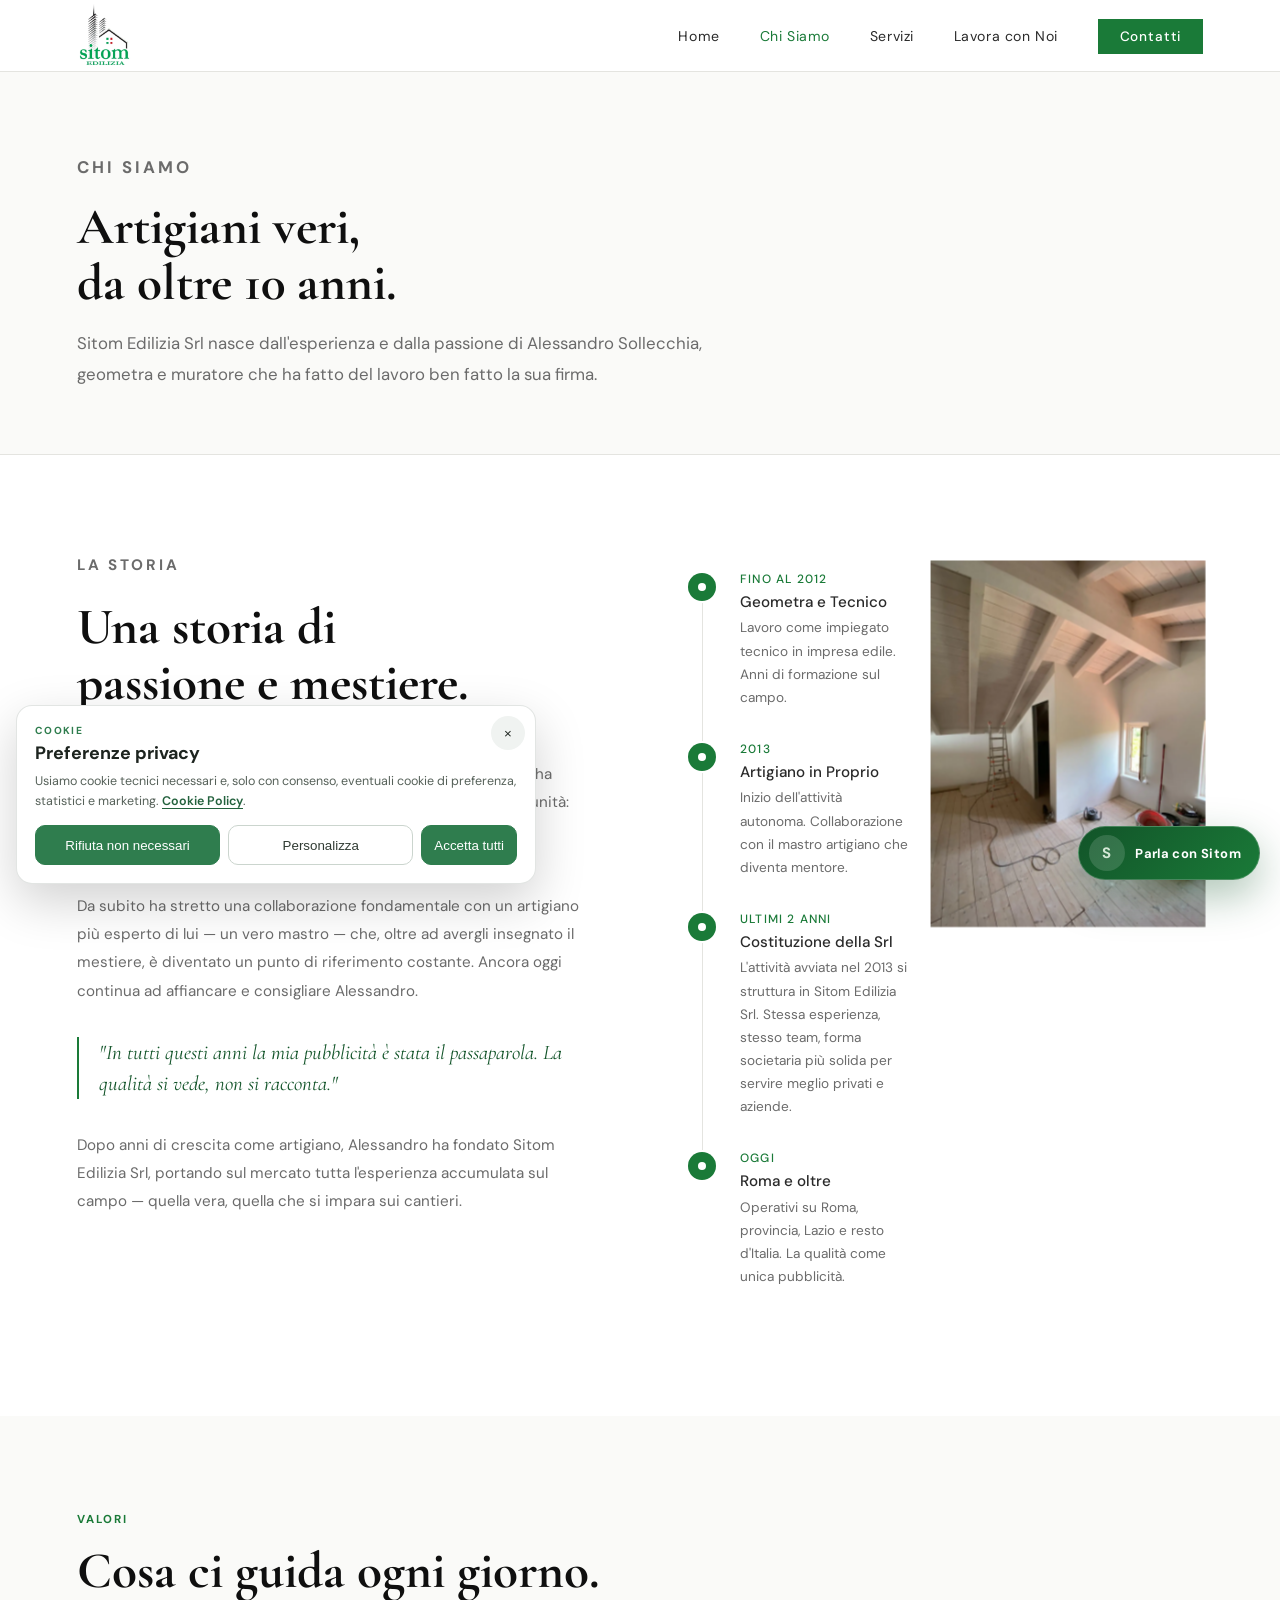
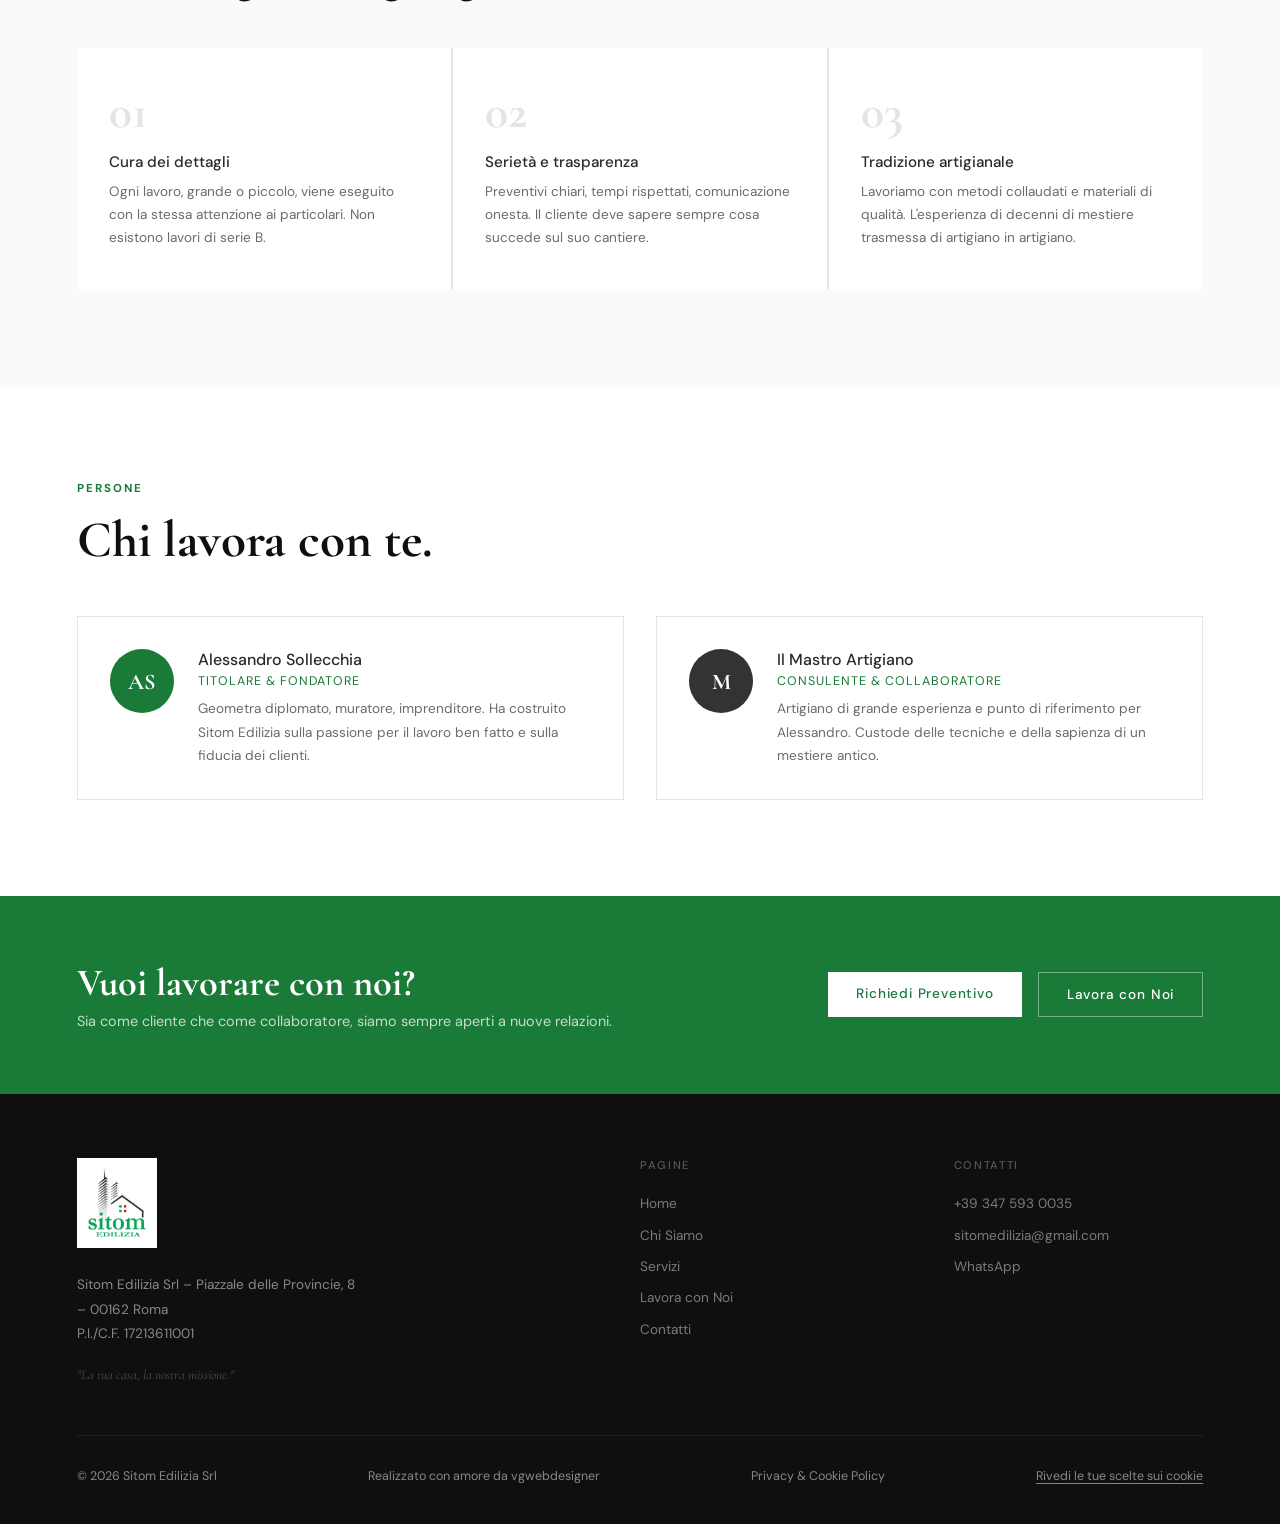
==== chi-siamo.html @ 661670fb "Sito pronto per pubblicazione" ====
<!DOCTYPE html>
<html lang="it">
<head>
  <meta charset="UTF-8"/>
  <meta name="viewport" content="width=device-width, initial-scale=1.0"/>
  <title>Chi Siamo – Sitom Edilizia Srl Roma</title>
  <meta name="description" content="Sitom Edilizia Srl: artigiani edili a Roma dal 2013, specializzati in ristrutturazioni, finiture e gestione completa del cantiere."/>
    <meta name="robots" content="index,follow"/>
  <link rel="canonical" href="https://www.sitomedilizia.it/chi-siamo.html"/>
  <meta name="theme-color" content="#1a7a38"/>
  <meta property="og:locale" content="it_IT"/>
  <meta property="og:type" content="article"/>
  <meta property="og:title" content="Chi Siamo – Sitom Edilizia Srl Roma"/>
  <meta property="og:description" content="Sitom Edilizia Srl: artigiani edili a Roma dal 2013, specializzati in ristrutturazioni, finiture e gestione completa del cantiere."/>
  <meta property="og:url" content="https://www.sitomedilizia.it/chi-siamo.html"/>
  <meta property="og:site_name" content="Sitom Edilizia Srl"/>
  <meta property="og:image" content="https://www.sitomedilizia.it/assets/lavoro-12.webp"/>
  <meta name="twitter:card" content="summary_large_image"/>
  <meta name="twitter:title" content="Chi Siamo – Sitom Edilizia Srl Roma"/>
  <meta name="twitter:description" content="Sitom Edilizia Srl: artigiani edili a Roma dal 2013, specializzati in ristrutturazioni, finiture e gestione completa del cantiere."/>
  <meta name="twitter:image" content="https://www.sitomedilizia.it/assets/lavoro-12.webp"/>
  <link rel="icon" type="image/png" href="assets/favicon.png"/>
  <link rel="apple-touch-icon" href="assets/icon-192.png"/>
  <link rel="manifest" href="site.webmanifest"/>
  <link rel="preconnect" href="https://fonts.googleapis.com"/>
  <link rel="preconnect" href="https://fonts.gstatic.com" crossorigin/>
  <link href="https://fonts.googleapis.com/css2?family=Cormorant+Garamond:ital,wght@0,600;0,700;1,600;1,700&family=DM+Sans:wght@400;500;600;700&display=swap" rel="stylesheet"/>
  <style>
    :root { --green:#1a7a38;--green-light:#219a47;--green-dark:#125429;--black:#0f0f0f;--text:#2a2a2a;--gray:#6b6b6b;--line:#e4e4e0;--bg:#fafaf8;--white:#ffffff; }
    *,*::before,*::after{box-sizing:border-box;margin:0;padding:0}
    html{scroll-behavior:smooth}
    body{font-family:'DM Sans',sans-serif;color:var(--text);background:var(--white);overflow-x:hidden}
    nav{position:fixed;top:0;left:0;right:0;z-index:100;background:rgba(255,255,255,0.97);border-bottom:1px solid var(--line);display:flex;align-items:center;justify-content:space-between;padding:0 6vw;height:72px}
    .nav-logo{display:flex;align-items:center;gap:10px;text-decoration:none}
    .nav-logo img{height:64px;width:auto;display:block}
    .nav-links{display:flex;gap:2.5rem;list-style:none;align-items:center}
    .nav-links a{text-decoration:none;color:var(--text);font-size:0.88rem;font-weight:400;letter-spacing:0.04em;transition:color 0.2s}
    .nav-links a:hover,.nav-links a.active{color:var(--green)}
    .nav-links .cta{background:var(--green);color:#fff!important;padding:9px 22px;font-weight:500;font-size:0.85rem;letter-spacing:0.06em}
    .nav-links .cta:hover{background:var(--green-dark)}
    .hamburger{display:none;flex-direction:column;gap:5px;background:none;border:none;cursor:pointer}
    .hamburger span{display:block;width:24px;height:1.5px;background:var(--text)}
    .mobile-menu{display:none;position:fixed;top:72px;left:0;right:0;background:#fff;border-bottom:1px solid var(--line);padding:1.5rem 6vw;z-index:99;flex-direction:column;gap:1.25rem}
    .mobile-menu a{text-decoration:none;color:var(--text);font-size:1rem}
    .mobile-menu.open{display:flex}
    section{padding:6rem 6vw}
    .section-tag{font-size:0.72rem;letter-spacing:0.2em;text-transform:uppercase;color:var(--green);font-weight:500;margin-bottom:1rem}
    .section-title{font-family:'Cormorant Garamond',serif;font-size:clamp(2.2rem,4vw,3.5rem);font-weight:700;line-height:1.1;color:var(--black);margin-bottom:1.25rem}
    .btn{display:inline-block;text-decoration:none;font-size:0.85rem;font-weight:500;letter-spacing:0.06em;padding:13px 28px;transition:all 0.2s}
    .btn-green{background:var(--green);color:#fff}
    .btn-green:hover{background:var(--green-dark)}
    .btn-outline-green{border:1px solid var(--green);color:var(--green)}
    .btn-outline-green:hover{background:var(--green);color:#fff}

    /* PAGE HERO */
    .page-hero{
      margin-top:72px; padding:5rem 6vw 4rem;
      background:var(--bg); border-bottom:1px solid var(--line);
    }
    .page-hero-inner{max-width:700px}
    .page-hero .section-title{margin-bottom:1rem}
    .page-hero p{font-size:1.05rem;color:var(--gray);line-height:1.85}

    /* STORIA */
    .storia{background:var(--white)}
    .storia-grid{display:grid;grid-template-columns:1fr 1fr;gap:6rem;align-items:start}
    .storia-text p{font-size:0.95rem;color:var(--gray);line-height:1.85;margin-bottom:1.25rem}
    .storia-text blockquote{
      border-left:2px solid var(--green);padding-left:1.25rem;
      font-family:'Cormorant Garamond',serif;font-size:1.3rem;
      color:var(--green-dark);font-style:italic;margin:2rem 0;line-height:1.5
    }
    .storia-visual{position:relative;padding-top:1rem;display:grid;grid-template-columns:minmax(210px,.82fr) 1fr;gap:1.5rem;align-items:start}
    .storia-visual .timeline{grid-column:1;grid-row:1;margin-top:0!important;padding-top:.25rem}
    .storia-visual .content-photo{grid-column:2;grid-row:1}
    .photo-box{
      width:100%;aspect-ratio:3/4;background:#e8e8e4;
      display:flex;align-items:center;justify-content:center;
      color:#aaa;font-size:0.8rem;text-align:center;line-height:2
    }
    .timeline{margin-top:3rem}
    .tl-item{display:flex;gap:1.5rem;padding-bottom:2rem;position:relative}
    .tl-item::before{content:'';position:absolute;left:14px;top:32px;bottom:0;width:1px;background:var(--line)}
    .tl-item:last-child::before{display:none}
    .tl-dot{width:28px;height:28px;border-radius:50%;background:var(--green);flex-shrink:0;margin-top:2px;display:flex;align-items:center;justify-content:center}
    .tl-dot span{width:8px;height:8px;background:#fff;border-radius:50%;display:block}
    .tl-year{font-size:0.75rem;letter-spacing:0.1em;color:var(--green);font-weight:500;text-transform:uppercase;margin-bottom:0.3rem}
    .tl-title{font-weight:500;font-size:0.95rem;margin-bottom:0.3rem}
    .tl-desc{font-size:0.85rem;color:var(--gray);line-height:1.7}

    /* VALORI */
    .valori{background:var(--bg)}
    .valori-grid{display:grid;grid-template-columns:repeat(3,1fr);gap:2px;background:var(--line);margin-top:3rem}
    .valore-card{background:#fff;padding:2.5rem 2rem}
    .valore-num{font-family:'Cormorant Garamond',serif;font-size:3rem;font-weight:700;color:var(--line);line-height:1;margin-bottom:1rem}
    .valore-card h3{font-size:0.95rem;font-weight:500;margin-bottom:0.5rem}
    .valore-card p{font-size:0.85rem;color:var(--gray);line-height:1.7}

    /* TEAM */
    .team{background:var(--white)}
    .team-grid{display:grid;grid-template-columns:repeat(2,1fr);gap:2rem;margin-top:3rem}
    .team-card{display:flex;gap:1.5rem;padding:2rem;border:1px solid var(--line)}
    .team-avatar{width:64px;height:64px;border-radius:50%;background:var(--green);flex-shrink:0;display:flex;align-items:center;justify-content:center;font-family:'Cormorant Garamond',serif;font-size:1.4rem;font-weight:700;color:#fff}
    .team-card h3{font-size:1rem;font-weight:500;margin-bottom:0.2rem}
    .team-card .role{font-size:0.78rem;color:var(--green);letter-spacing:0.08em;text-transform:uppercase;margin-bottom:0.5rem}
    .team-card p{font-size:0.85rem;color:var(--gray);line-height:1.7}

    /* CTA */
    .cta-strip{background:var(--green);padding:4rem 6vw;display:flex;align-items:center;justify-content:space-between;gap:2rem;flex-wrap:wrap}
    .cta-strip h2{font-family:'Cormorant Garamond',serif;font-size:clamp(1.8rem,3vw,2.5rem);color:#fff;font-weight:700}
    .cta-strip p{color:rgba(255,255,255,0.75);font-size:0.9rem;margin-top:0.4rem}

    footer{background:#0f0f0f;color:rgba(255,255,255,0.5);padding:4rem 6vw 2.5rem}
    .footer-top{display:grid;grid-template-columns:2fr 1fr 1fr;gap:4rem;padding-bottom:3rem;border-bottom:1px solid rgba(255,255,255,0.07)}
    .footer-logo{height:90px;width:auto;background:#fff;padding:8px;opacity:1;margin-bottom:1.25rem}
    .footer-about p{font-size:0.85rem;line-height:1.8;max-width:280px}
    .footer-slogan{font-family:'Cormorant Garamond',serif;font-style:italic;color:rgba(255,255,255,0.25);font-size:0.95rem;margin-top:1rem}
    .footer-col h5{font-size:0.7rem;letter-spacing:0.15em;text-transform:uppercase;color:rgba(255,255,255,0.3);margin-bottom:1.25rem;font-weight:500}
    .footer-col ul{list-style:none}
    .footer-col ul li{margin-bottom:0.65rem}
    .footer-col ul li a{color:rgba(255,255,255,0.45);text-decoration:none;font-size:0.85rem;transition:color 0.2s}
    .footer-col ul li a:hover{color:var(--green-light)}
    .footer-bottom{padding-top:2rem;display:flex;justify-content:space-between;flex-wrap:wrap;gap:0.5rem;font-size:0.78rem}

    @media(max-width:900px){
      .nav-links{display:none}.hamburger{display:flex}
      .storia-grid{grid-template-columns:1fr;gap:3rem}
      .storia-visual{grid-template-columns:1fr}
      .storia-visual .content-photo,.storia-visual .timeline{grid-column:1;grid-row:auto}
      .storia-visual .timeline{margin-top:1.5rem!important}
      .valori-grid{grid-template-columns:1fr}
      .team-grid{grid-template-columns:1fr}
      .footer-top{grid-template-columns:1fr;gap:2rem}
      .cta-strip{flex-direction:column;align-items:flex-start}
    }
    @media(max-width:580px){section{padding:4rem 5vw}}
  </style>
  <link rel="stylesheet" href="assets/css/cookie-consent.css"/><link rel="stylesheet" href="assets/site-enhancements.css"/>
</head>
<body>

<nav>
  <a class='nav-logo' href='index.html'><img src="assets/logo-sitom.webp" alt="Sitom Edilizia"/></a>
  <ul class="nav-links">
    <li><a href='index.html'>Home</a></li>
    <li><a class='active' href='chi-siamo.html'>Chi Siamo</a></li>
    <li><a href='servizi.html'>Servizi</a></li>
    <li><a href='lavora.html'>Lavora con Noi</a></li>
    <li><a class='cta' href='contatti.html'>Contatti</a></li>
  </ul>
  <button class="hamburger" id="ham" aria-label="Menu"><span></span><span></span><span></span></button>
</nav>
<div class="mobile-menu" id="mobileMenu">
  <a href='index.html'>Home</a><a href='chi-siamo.html'>Chi Siamo</a>
  <a href='servizi.html'>Servizi</a><a href='lavora.html'>Lavora con Noi</a><a href='contatti.html'>Contatti</a>
</div>

<div class="page-hero">
  <div class="page-hero-inner">
    <p class="section-tag">Chi Siamo</p>
    <h1 class="section-title">Artigiani veri,<br/>da oltre 10 anni.</h1>
    <p>Sitom Edilizia Srl nasce dall'esperienza e dalla passione di Alessandro Sollecchia, geometra e muratore che ha fatto del lavoro ben fatto la sua firma.</p>
  </div>
</div>

<section class="storia">
  <div class="storia-grid">
    <div class="storia-text">
      <p class="section-tag">La Storia</p>
      <h2 class="section-title">Una storia di<br/>passione e mestiere.</h2>
      <p>Alessandro Sollecchia è geometra diplomato e ha lavorato come tecnico impiegato fino al 2012, anno in cui la ditta dove lavorava ha dichiarato fallimento. Una crisi che si è trasformata in un'opportunità: nel 2013 si è messo in proprio come artigiano specializzato nelle ristrutturazioni.</p>
      <p>Da subito ha stretto una collaborazione fondamentale con un artigiano più esperto di lui — un vero mastro — che, oltre ad avergli insegnato il mestiere, è diventato un punto di riferimento costante. Ancora oggi continua ad affiancare e consigliare Alessandro.</p>
      <blockquote>"In tutti questi anni la mia pubblicità è stata il passaparola. La qualità si vede, non si racconta."</blockquote>
      <p>Dopo anni di crescita come artigiano, Alessandro ha fondato Sitom Edilizia Srl, portando sul mercato tutta l'esperienza accumulata sul campo — quella vera, quella che si impara sui cantieri.</p>
    </div>
    <div class="storia-visual">
      <img class="photo-box content-photo" src="assets/lavoro-12.webp" alt="Lavorazione artigianale durante una ristrutturazione" loading="lazy" decoding="async"/>
      <div class="timeline" style="margin-top:2.5rem">
        <div class="tl-item">
          <div class="tl-dot"><span></span></div>
          <div>
            <div class="tl-year">Fino al 2012</div>
            <div class="tl-title">Geometra e Tecnico</div>
            <div class="tl-desc">Lavoro come impiegato tecnico in impresa edile. Anni di formazione sul campo.</div>
          </div>
        </div>
        <div class="tl-item">
          <div class="tl-dot"><span></span></div>
          <div>
            <div class="tl-year">2013</div>
            <div class="tl-title">Artigiano in Proprio</div>
            <div class="tl-desc">Inizio dell'attività autonoma. Collaborazione con il mastro artigiano che diventa mentore.</div>
          </div>
        </div>
        <div class="tl-item">
          <div class="tl-dot"><span></span></div>
          <div>
            <div class="tl-year">Ultimi 2 anni</div>
            <div class="tl-title">Costituzione della Srl</div>
            <div class="tl-desc">L'attività avviata nel 2013 si struttura in Sitom Edilizia Srl. Stessa esperienza, stesso team, forma societaria più solida per servire meglio privati e aziende.</div>
          </div>
        </div>
        <div class="tl-item">
          <div class="tl-dot"><span></span></div>
          <div>
            <div class="tl-year">Oggi</div>
            <div class="tl-title">Roma e oltre</div>
            <div class="tl-desc">Operativi su Roma, provincia, Lazio e resto d'Italia. La qualità come unica pubblicità.</div>
          </div>
        </div>
      </div>
    </div>
  </div>
</section>

<section class="valori">
  <p class="section-tag">Valori</p>
  <h2 class="section-title">Cosa ci guida ogni giorno.</h2>
  <div class="valori-grid">
    <div class="valore-card">
      <div class="valore-num">01</div>
      <h3>Cura dei dettagli</h3>
      <p>Ogni lavoro, grande o piccolo, viene eseguito con la stessa attenzione ai particolari. Non esistono lavori di serie B.</p>
    </div>
    <div class="valore-card">
      <div class="valore-num">02</div>
      <h3>Serietà e trasparenza</h3>
      <p>Preventivi chiari, tempi rispettati, comunicazione onesta. Il cliente deve sapere sempre cosa succede sul suo cantiere.</p>
    </div>
    <div class="valore-card">
      <div class="valore-num">03</div>
      <h3>Tradizione artigianale</h3>
      <p>Lavoriamo con metodi collaudati e materiali di qualità. L'esperienza di decenni di mestiere trasmessa di artigiano in artigiano.</p>
    </div>
  </div>
</section>

<section class="team">
  <p class="section-tag">Persone</p>
  <h2 class="section-title">Chi lavora con te.</h2>
  <div class="team-grid">
    <div class="team-card">
      <div class="team-avatar">AS</div>
      <div>
        <h3>Alessandro Sollecchia</h3>
        <div class="role">Titolare &amp; Fondatore</div>
        <p>Geometra diplomato, muratore, imprenditore. Ha costruito Sitom Edilizia sulla passione per il lavoro ben fatto e sulla fiducia dei clienti.</p>
      </div>
    </div>
    <div class="team-card">
      <div class="team-avatar" style="background:#333">M</div>
      <div>
        <h3>Il Mastro Artigiano</h3>
        <div class="role">Consulente &amp; Collaboratore</div>
        <p>Artigiano di grande esperienza e punto di riferimento per Alessandro. Custode delle tecniche e della sapienza di un mestiere antico.</p>
      </div>
    </div>
  </div>
</section>

<div class="cta-strip">
  <div>
    <h2>Vuoi lavorare con noi?</h2>
    <p>Sia come cliente che come collaboratore, siamo sempre aperti a nuove relazioni.</p>
  </div>
  <div style="display:flex;gap:1rem;flex-wrap:wrap">
    <a class='btn' href='contatti.html' style='background:#fff;color:var(--green)'>Richiedi Preventivo</a>
    <a class='btn' href='lavora.html' style='border:1px solid rgba(255,255,255,0.4);color:#fff'>Lavora con Noi</a>
  </div>
</div>

<footer>
  <div class="footer-top">
    <div class="footer-about">
      <img src="assets/logo-sitom.webp" alt="Sitom Edilizia" class="footer-logo"/>
      <p>Sitom Edilizia Srl – Piazzale delle Provincie, 8 – 00162 Roma<br/>P.I./C.F. 17213611001</p>
      <p class="footer-slogan">"La tua casa, la nostra missione."</p>
    </div>
    <div class="footer-col"><h5>Pagine</h5><ul><li><a href='index.html'>Home</a></li><li><a href='chi-siamo.html'>Chi Siamo</a></li><li><a href='servizi.html'>Servizi</a></li><li><a href='lavora.html'>Lavora con Noi</a></li><li><a href='contatti.html'>Contatti</a></li></ul></div>
    <div class="footer-col"><h5>Contatti</h5><ul><li><a href="tel:+393475930035">+39 347 593 0035</a></li><li><a href="mailto:sitomedilizia@gmail.com">sitomedilizia@gmail.com</a></li><li><a href="https://wa.me/393475930035" target="_blank">WhatsApp</a></li></ul></div>
  </div>
  <div class="footer-bottom"><span>© 2026 Sitom Edilizia Srl</span><span>Realizzato con amore da <a href="https://msha.ke/vgwebdesigner/" target="_blank" rel="noopener">vgwebdesigner</a></span><span><a href="privacy-cookie.html">Privacy &amp; Cookie Policy</a></span><span><button type="button" class="cc-footer-link" data-cookie-consent-open>Rivedi le tue scelte sui cookie</button></span></div>
</footer>
<script>
  const ham=document.getElementById('ham'),mob=document.getElementById('mobileMenu');
  ham.addEventListener('click',()=>mob.classList.toggle('open'));
  document.querySelectorAll('.mobile-menu a').forEach(a=>a.addEventListener('click',()=>mob.classList.remove('open')));
</script>
<button class="wa-assistant-trigger" type="button" data-wa-assistant-open aria-label="Apri guida WhatsApp per il sopralluogo">
  <span class="wa-assistant-icon" aria-hidden="true">S</span><span class="wa-assistant-label">Parla con Sitom</span>
</button>
<script src="assets/js/cookie-consent.js"></script>
<!-- GA4: sostituire G-XXXXXXXXXX con il Measurement ID reale del cliente prima di attivare -->
<script type="text/plain" data-cookie-category="analytics" data-src="https://www.googletagmanager.com/gtag/js?id=G-XXXXXXXXXX"></script>
<script type="text/plain" data-cookie-category="analytics">window.dataLayer=window.dataLayer||[];function gtag(){dataLayer.push(arguments);}gtag('js',new Date());gtag('config','G-XXXXXXXXXX');</script><script src="assets/site-enhancements.js" defer></script>
</body>
</html>
---- assets/css/cookie-consent.css ----
.cc-scroll-lock{overflow:auto!important}
.cc-overlay{position:fixed;inset:auto auto 16px 16px;z-index:2147483000;display:block;width:min(520px,calc(100vw - 32px));font-family:inherit;opacity:0;pointer-events:none;transition:opacity .18s ease}
.cc-overlay.cc-visible{opacity:1}
.cc-dialog{position:relative;width:100%;max-height:calc(100dvh - 32px);overflow:auto;padding:18px;border:1px solid rgba(20,45,30,.12);border-radius:16px;background:#fff;color:#1d241f;box-shadow:0 18px 50px rgba(0,0,0,.18);pointer-events:auto}
.cc-close{position:absolute;top:10px;right:10px;width:34px;height:34px;border:0;border-radius:50%;background:#f0f3f1;color:#1d241f;font:500 20px/1 inherit;cursor:pointer}
.cc-eyebrow{margin:0 42px 6px 0;color:#2f7d4e;font-size:.64rem;font-weight:700;letter-spacing:.13em;text-transform:uppercase}
.cc-title{margin:0 42px 8px 0;font-size:1.12rem;line-height:1.18}
.cc-description,.cc-note{margin:0;color:#566159;font-size:.78rem;line-height:1.55}
.cc-note{display:none}
.cc-policy{color:#23613d;font-weight:600;text-underline-offset:3px}
.cc-actions{display:grid;grid-template-columns:1fr 1fr auto;gap:8px;margin-top:14px}
.cc-button{min-height:40px;padding:9px 12px;border:1px solid #2f7d4e;border-radius:10px;background:#fff;color:#23613d;font:600 .72rem/1.25 inherit;cursor:pointer;transition:background .15s ease,color .15s ease,transform .15s ease}
.cc-button:hover{background:#edf5f0}.cc-button:active{transform:translateY(1px)}
.cc-button-equal{width:100%;background:#2f7d4e;color:#fff}.cc-button-equal:hover{background:#23613d}
.cc-button-secondary{border-color:#cbd5ce;color:#303b33}
.cc-back{display:inline-flex;align-items:center;gap:7px;margin:0 0 12px;padding:6px 0;border:0;background:transparent;color:#23613d;font:600 .78rem inherit;cursor:pointer}
.cc-category-list{display:grid;gap:8px;margin:16px 0}
.cc-category{display:grid;grid-template-columns:1fr auto;gap:12px;align-items:center;padding:12px;border:1px solid #dde4df;border-radius:12px}
.cc-category h3{margin:0 0 5px;font-size:.88rem;letter-spacing:.05em;text-transform:uppercase}.cc-category p{margin:0;color:#667169;font-size:.78rem;line-height:1.55}
.cc-switch{position:relative;width:48px;height:28px;flex:none}.cc-switch input{position:absolute;width:1px;height:1px;opacity:0}.cc-slider{position:absolute;inset:0;border-radius:999px;background:#c9d1cc;cursor:pointer;transition:background .15s ease}.cc-slider::after{content:"";position:absolute;top:4px;left:4px;width:20px;height:20px;border-radius:50%;background:#fff;box-shadow:0 1px 4px rgba(0,0,0,.25);transition:transform .15s ease}.cc-switch input:checked+.cc-slider{background:#2f7d4e}.cc-switch input:checked+.cc-slider::after{transform:translateX(20px)}.cc-switch input:disabled+.cc-slider{cursor:not-allowed;opacity:.72}
.cc-button:focus-visible,.cc-close:focus-visible,.cc-back:focus-visible,.cc-switch input:focus-visible+.cc-slider,.cc-policy:focus-visible{outline:3px solid #f0a51a;outline-offset:3px}
.cc-title:focus{outline:none}
.cc-footer-link{display:inline;padding:0;border:0;background:transparent;color:inherit;font:inherit;text-decoration:underline;text-underline-offset:3px;cursor:pointer}
@media(max-width:620px){.cc-overlay{left:10px;right:10px;bottom:10px;width:auto}.cc-dialog{max-height:58dvh;padding:15px;border-radius:14px}.cc-title{font-size:1rem}.cc-description{font-size:.74rem}.cc-actions{grid-template-columns:1fr 1fr}.cc-button{width:100%;min-height:38px}.cc-actions .cc-button-secondary{grid-column:1/-1;order:3}.cc-category{padding:12px}}
@media(prefers-reduced-motion:reduce){.cc-overlay,.cc-button,.cc-slider,.cc-slider::after{transition:none}}
---- assets/site-enhancements.css ----
.btn,
button.btn {
  cursor: pointer;
  font-family: inherit;
}

button.btn {
  border: 0;
}

button.btn-white,
.btn-white {
  background: #fff;
  color: #0f0f0f;
}

button.btn-ghost,
.btn-ghost {
  display: inline-flex;
  align-items: center;
  justify-content: center;
  border: 1px solid rgba(255, 255, 255, .42) !important;
  background: transparent;
  color: #fff !important;
}

button.btn-green,
.btn-green {
  background: #1a7a38;
  color: #fff;
}

.btn,
.nav-links a,
.footer-col a,
.footer-bottom a,
.serv-mini-card,
.work-card,
.mid-cta a,
.wa-assistant-trigger,
.wa-option,
.wa-next,
.wa-back,
.wa-close {
  -webkit-tap-highlight-color: transparent;
}

a:focus-visible,
button:focus-visible,
input:focus-visible,
textarea:focus-visible,
select:focus-visible {
  outline: 3px solid rgba(240, 165, 26, .85);
  outline-offset: 3px;
}

.btn,
.nav-links .cta {
  transition: transform .22s ease, box-shadow .22s ease, background .22s ease, color .22s ease, border-color .22s ease;
}

.btn:hover,
.nav-links .cta:hover {
  transform: translateY(-2px);
  box-shadow: 0 16px 34px rgba(15, 15, 15, .12);
}

.btn:active,
.nav-links .cta:active {
  transform: translateY(0);
}

.hero-bg {
  background:
    radial-gradient(circle at 72% 42%, rgba(26, 122, 56, .16), transparent 32%),
    linear-gradient(90deg, rgba(0, 0, 0, .72) 0%, rgba(0, 0, 0, .44) 45%, rgba(0, 0, 0, .18) 100%) !important;
}

.hero-img {
  opacity: .84 !important;
}

.hero-content {
  padding-top: 20px;
  padding-bottom: 20px;
}

.hero-sub {
  color: rgba(255, 255, 255, .76) !important;
}

.trust-item {
  transition: background .22s ease, transform .22s ease;
}

.trust-item:hover {
  background: #fafaf8;
  transform: translateY(-2px);
}

.content-photo {
  display: block;
  width: 100%;
  object-fit: cover;
}

.about-photo-placeholder.content-photo {
  height: auto;
  aspect-ratio: 4 / 5;
  object-position: center;
}

.photo-box.content-photo {
  height: auto;
  aspect-ratio: 3 / 4;
  object-position: center;
}

.servizio-visual {
  overflow: hidden;
  padding: 0 !important;
}

.servizio-visual img {
  display: block;
  width: 100%;
  height: 100%;
  min-height: 100%;
  object-fit: cover;
  transition: transform .55s ease, filter .55s ease;
}

.servizio-row:hover .servizio-visual img {
  transform: scale(1.026);
  filter: saturate(1.03) contrast(1.02);
}

.serv-tag,
.zone-tag,
.about-proof-item,
.info-card,
.contact-form,
.cv-form {
  transition: transform .22s ease, border-color .22s ease, box-shadow .22s ease, background .22s ease;
}

.serv-tag:hover,
.zone-tag:hover,
.about-proof-item:hover,
.info-card:hover {
  transform: translateY(-2px);
  border-color: rgba(26, 122, 56, .28) !important;
}

.mid-cta {
  margin: 32px auto 0;
  max-width: 1280px;
  display: flex;
  align-items: center;
  justify-content: space-between;
  gap: 20px;
  padding: 20px;
  background: #0f0f0f;
  color: #fff;
}

.mid-cta strong {
  display: block;
  font: 700 1.25rem / 1.2 'Cormorant Garamond', serif;
  margin-bottom: 4px;
}

.mid-cta span {
  display: block;
  color: rgba(255, 255, 255, .66);
  font-size: .84rem;
  line-height: 1.55;
}

.mid-cta a,
.mid-cta button {
  display: inline-flex;
  align-items: center;
  justify-content: center;
  min-height: 44px;
  padding: 0 18px;
  border: 0;
  background: #25d366;
  color: #fff;
  text-decoration: none;
  font: 700 .78rem / 1 'DM Sans', sans-serif;
  letter-spacing: .08em;
  text-transform: uppercase;
  white-space: nowrap;
  cursor: pointer;
  transition: transform .2s ease, box-shadow .2s ease;
}

.mid-cta a:hover,
.mid-cta button:hover {
  transform: translateY(-2px);
  box-shadow: 0 16px 34px rgba(0, 0, 0, .22);
}

.work-gallery {
  padding: 6rem 6vw;
  background: #f6f4ef;
}

.work-gallery-head {
  display: grid;
  grid-template-columns: 1.4fr 1fr;
  gap: 40px;
  align-items: end;
  max-width: 1280px;
  margin: 0 auto 35px;
}

.work-gallery-head > p {
  color: #666;
  line-height: 1.75;
}

.work-grid {
  display: grid;
  grid-template-columns: repeat(4, minmax(0, 1fr));
  gap: 14px;
  max-width: 1280px;
  margin: auto;
}

.work-card {
  position: relative;
  margin: 0;
  background: #fff;
  overflow: hidden;
  box-shadow: 0 1px 0 rgba(15, 15, 15, .04);
  transition: transform .25s ease, box-shadow .25s ease;
}

.work-card:nth-child(1),
.work-card:nth-child(8),
.work-card:nth-child(13) {
  grid-column: span 2;
}

.work-open {
  position: relative;
  display: block;
  width: 100%;
  padding: 0;
  border: 0;
  background: #ddd;
  cursor: zoom-in;
  overflow: hidden;
}

.work-open::after {
  content: "Apri progetto";
  position: absolute;
  left: 14px;
  bottom: 14px;
  padding: 8px 10px;
  background: rgba(15, 15, 15, .72);
  color: #fff;
  font-size: .68rem;
  letter-spacing: .08em;
  text-transform: uppercase;
  opacity: 0;
  transform: translateY(8px);
  transition: opacity .25s ease, transform .25s ease;
}

.work-card img {
  display: block;
  width: 100%;
  height: 260px;
  object-fit: cover;
  transition: transform .5s ease, filter .5s ease;
}

.work-card:nth-child(1) img,
.work-card:nth-child(8) img,
.work-card:nth-child(13) img {
  height: 340px;
}

.work-card:hover {
  transform: translateY(-5px);
  box-shadow: 0 18px 45px rgba(15, 15, 15, .1);
}

.work-open:hover img,
.work-card:focus-within img {
  transform: scale(1.04);
  filter: saturate(1.04) contrast(1.03);
}

.work-open:hover::after,
.work-card:focus-within .work-open::after {
  opacity: 1;
  transform: translateY(0);
}

.work-card figcaption {
  padding: 12px 14px;
  color: #444;
  font-size: .76rem;
}

.work-lightbox {
  width: min(94vw, 1200px);
  max-width: none;
  padding: 0;
  border: 0;
  background: #111;
}

.work-lightbox::backdrop {
  background: rgba(0, 0, 0, .86);
}

.work-lightbox img {
  display: block;
  width: 100%;
  max-height: 88vh;
  object-fit: contain;
}

.lightbox-close {
  position: absolute;
  top: 10px;
  right: 10px;
  width: 44px;
  height: 44px;
  border: 0;
  border-radius: 50%;
  background: rgba(0, 0, 0, .65);
  color: #fff;
  font-size: 28px;
  cursor: pointer;
}

.wa-assistant-trigger {
  position: fixed;
  right: 20px;
  bottom: 20px;
  z-index: 900;
  display: inline-flex;
  align-items: center;
  gap: 10px;
  min-height: 54px;
  padding: 0 18px 0 10px;
  border: 1px solid rgba(255, 255, 255, .22);
  border-radius: 999px;
  background: linear-gradient(135deg, #125429, #1a7a38);
  color: #fff;
  font: 700 13px / 1 'DM Sans', sans-serif;
  letter-spacing: .03em;
  box-shadow: 0 16px 42px rgba(18, 84, 41, .34);
  cursor: pointer;
  transition: transform .22s ease, box-shadow .22s ease;
}

.section-tag,
.wa-kicker {
  font-family: 'DM Sans', sans-serif;
  font-size: .72rem;
  font-weight: 700;
  letter-spacing: .18em;
  text-transform: uppercase;
}

.wa-assistant-trigger:hover {
  transform: translateY(-3px);
  box-shadow: 0 22px 54px rgba(18, 84, 41, .42);
}

.wa-assistant-icon {
  display: grid;
  place-items: center;
  width: 36px;
  height: 36px;
  border-radius: 50%;
  background: rgba(255, 255, 255, .14);
  color: #d4e8d6;
  font-size: 15px;
}

.wa-assistant-panel {
  position: fixed;
  right: 20px;
  bottom: 88px;
  z-index: 901;
  width: min(420px, calc(100vw - 40px));
  max-height: min(680px, calc(100dvh - 120px));
  display: grid;
  grid-template-rows: auto 1fr auto;
  overflow: hidden;
  border: 1px solid rgba(20, 45, 30, .14);
  border-radius: 18px;
  background: #fff;
  box-shadow: 0 24px 70px rgba(15, 15, 15, .22);
  opacity: 0;
  transform: translateY(12px) scale(.98);
  pointer-events: none;
  transition: opacity .22s ease, transform .22s ease;
}

.wa-assistant-panel.is-open {
  opacity: 1;
  transform: translateY(0) scale(1);
  pointer-events: auto;
}

.wa-head {
  display: flex;
  justify-content: space-between;
  gap: 16px;
  padding: 20px;
  background: #0f0f0f;
  color: #fff;
}

.wa-kicker {
  margin: 0 0 6px;
  color: #d4e8d6;
  font-size: .64rem;
  font-weight: 700;
  letter-spacing: .16em;
  text-transform: uppercase;
}

.wa-head h2 {
  margin: 0;
  font-family: 'Cormorant Garamond', serif;
  font-size: 1.55rem;
  line-height: 1.05;
}

.wa-head p {
  margin: 8px 0 0;
  color: rgba(255, 255, 255, .66);
  font-size: .78rem;
  line-height: 1.55;
}

.wa-close {
  flex: 0 0 auto;
  width: 36px;
  height: 36px;
  border: 1px solid rgba(255, 255, 255, .18);
  border-radius: 50%;
  background: rgba(255, 255, 255, .08);
  color: #fff;
  cursor: pointer;
}

.wa-body {
  overflow: auto;
  padding: 20px;
}

.wa-progress {
  height: 4px;
  margin-bottom: 18px;
  overflow: hidden;
  border-radius: 999px;
  background: #e6ede8;
}

.wa-progress span {
  display: block;
  height: 100%;
  width: var(--wa-progress, 16%);
  border-radius: inherit;
  background: #1a7a38;
  transition: width .25s ease;
}

.wa-question {
  margin: 0 0 14px;
  color: #0f0f0f;
  font-size: .88rem;
  font-weight: 700;
}

.wa-options {
  display: grid;
  grid-template-columns: repeat(2, minmax(0, 1fr));
  gap: 10px;
}

.wa-option {
  min-height: 46px;
  padding: 12px;
  border: 1px solid #dde4df;
  border-radius: 12px;
  background: #fff;
  color: #2a2a2a;
  font: 600 .8rem / 1.25 'DM Sans', sans-serif;
  text-align: left;
  cursor: pointer;
  transition: border-color .18s ease, background .18s ease, transform .18s ease;
}

.wa-option:hover,
.wa-option.is-selected {
  border-color: rgba(26, 122, 56, .42);
  background: #eef6f1;
  transform: translateY(-1px);
}

.wa-note {
  width: 100%;
  min-height: 116px;
  resize: vertical;
  padding: 13px;
  border: 1px solid #dde4df;
  border-radius: 12px;
  color: #2a2a2a;
  font: 400 .88rem / 1.6 'DM Sans', sans-serif;
}

.wa-summary {
  display: grid;
  gap: 8px;
  margin-top: 10px;
  padding: 14px;
  border: 1px solid #dde4df;
  border-radius: 12px;
  background: #fafaf8;
  color: #566159;
  font-size: .8rem;
  line-height: 1.5;
}

.wa-summary strong {
  color: #0f0f0f;
}

.wa-foot {
  display: flex;
  justify-content: space-between;
  gap: 10px;
  padding: 14px 20px 20px;
  border-top: 1px solid #edf1ee;
}

.wa-back,
.wa-next {
  min-height: 42px;
  padding: 0 16px;
  border-radius: 999px;
  font: 700 .76rem / 1 'DM Sans', sans-serif;
  letter-spacing: .06em;
  text-transform: uppercase;
  cursor: pointer;
}

.wa-back {
  border: 1px solid #d7dfda;
  background: #fff;
  color: #303b33;
}

.wa-next {
  border: 1px solid #1a7a38;
  background: #1a7a38;
  color: #fff;
}

.wa-next:disabled,
.wa-back:disabled {
  opacity: .45;
  cursor: not-allowed;
}

.footer-bottom a {
  color: inherit;
  text-decoration: none;
}

.footer-bottom a:hover {
  text-decoration: underline;
}

.motion-ready .hero-brand-mark,
.motion-ready .hero-eyebrow,
.motion-ready .hero-title,
.motion-ready .hero-sub,
.motion-ready .hero-actions,
.motion-ready .trust-item,
.motion-ready .about-strip > *,
.motion-ready .section-bridge-inner,
.motion-ready .serv-mini-card,
.motion-ready .servizio-row,
.motion-ready .zone > *,
.motion-ready .work-gallery-head,
.motion-ready .work-card,
.motion-ready .info-card,
.motion-ready .contact-form,
.motion-ready .cv-form,
.motion-ready .cta-strip > * {
  opacity: 0;
  transform: translateY(18px);
  transition: opacity .7s ease, transform .7s ease;
}

.is-visible {
  opacity: 1 !important;
  transform: none !important;
}

.hero-img,
.content-photo,
.servizio-visual img,
.work-card img {
  will-change: transform;
}

@media (max-width: 900px) {
  .work-grid {
    grid-template-columns: repeat(2, minmax(0, 1fr));
  }

  .work-gallery-head {
    grid-template-columns: 1fr;
    gap: 20px;
  }

  .work-card:nth-child(1),
  .work-card:nth-child(8),
  .work-card:nth-child(13) {
    grid-column: span 1;
  }

  .work-card img,
  .work-card:nth-child(1) img,
  .work-card:nth-child(8) img,
  .work-card:nth-child(13) img {
    height: 260px;
  }
}

@media (max-width: 768px) {
  .servizio-visual img {
    min-height: 260px;
    max-height: 420px;
  }

  .hero-img {
    object-position: 58% center;
  }

  .mid-cta {
    align-items: flex-start;
    flex-direction: column;
  }

  .mid-cta a,
  .mid-cta button {
    width: 100%;
  }

  .wa-options {
    grid-template-columns: 1fr;
  }
}

@media (max-width: 580px) {
  .hero-bg {
    background:
      radial-gradient(circle at 72% 38%, rgba(26, 122, 56, .12), transparent 30%),
      linear-gradient(90deg, rgba(0, 0, 0, .74) 0%, rgba(0, 0, 0, .46) 100%) !important;
  }

  .wa-assistant-trigger {
    right: 14px;
    bottom: 14px;
    width: 54px;
    padding: 0;
    justify-content: center;
  }

  .wa-assistant-label {
    display: none;
  }

  .wa-assistant-panel {
    left: 10px;
    right: 10px;
    bottom: 78px;
    width: auto;
    max-height: calc(100dvh - 92px);
  }

  .wa-head,
  .wa-body,
  .wa-foot {
    padding-left: 16px;
    padding-right: 16px;
  }

  .wa-head h2 {
    font-size: 1.34rem;
  }

  .work-gallery {
    padding: 4rem 5vw;
  }

  .work-grid {
    grid-template-columns: 1fr;
  }

  .work-card img,
  .work-card:nth-child(1) img,
  .work-card:nth-child(8) img,
  .work-card:nth-child(13) img {
    height: 280px;
  }
}

@media (prefers-reduced-motion: reduce) {
  *,
  *::before,
  *::after {
    scroll-behavior: auto !important;
    transition-duration: .01ms !important;
    animation-duration: .01ms !important;
    animation-iteration-count: 1 !important;
  }

  .hero-brand-mark,
  .hero-eyebrow,
  .hero-title,
  .hero-sub,
  .hero-actions,
  .trust-item,
  .about-strip > *,
  .section-bridge-inner,
  .serv-mini-card,
  .servizio-row,
  .zone > *,
  .work-gallery-head,
  .work-card,
  .info-card,
  .contact-form,
  .cv-form,
  .cta-strip > * {
    opacity: 1 !important;
    transform: none !important;
  }
}
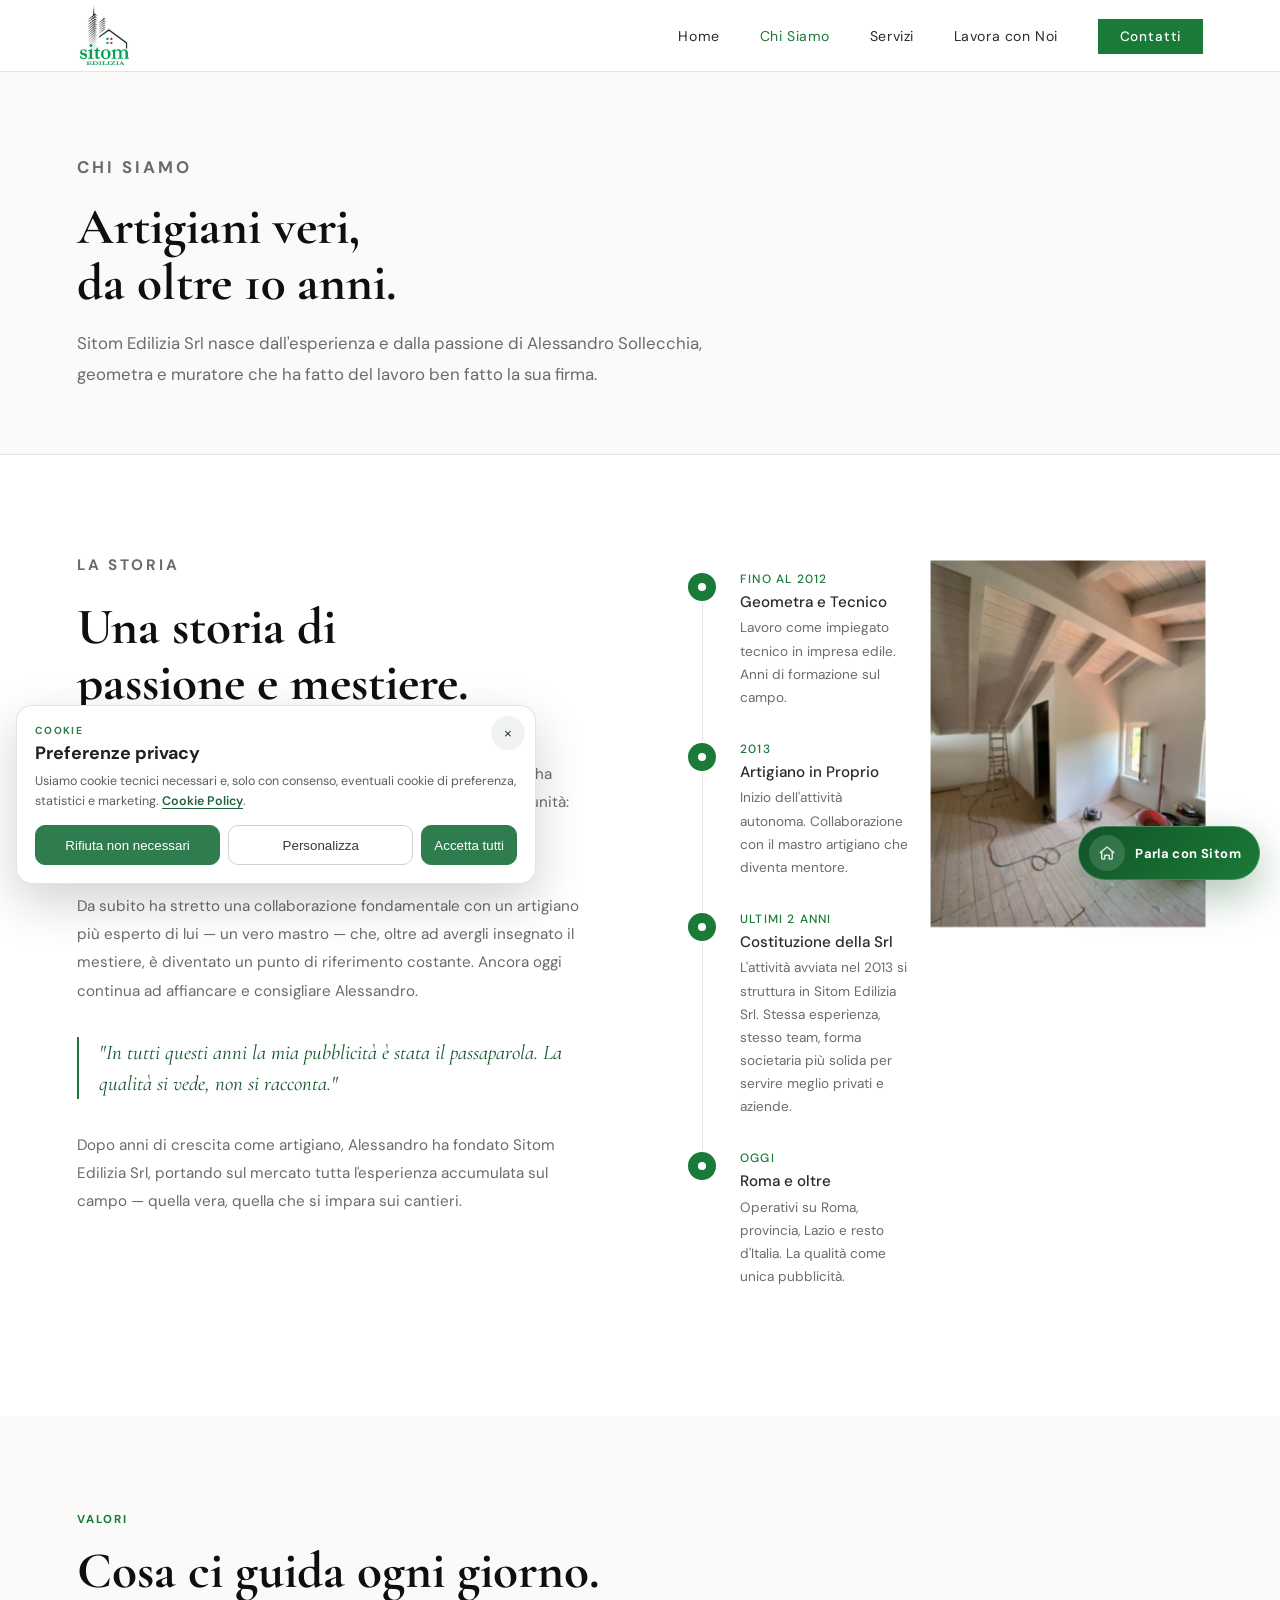
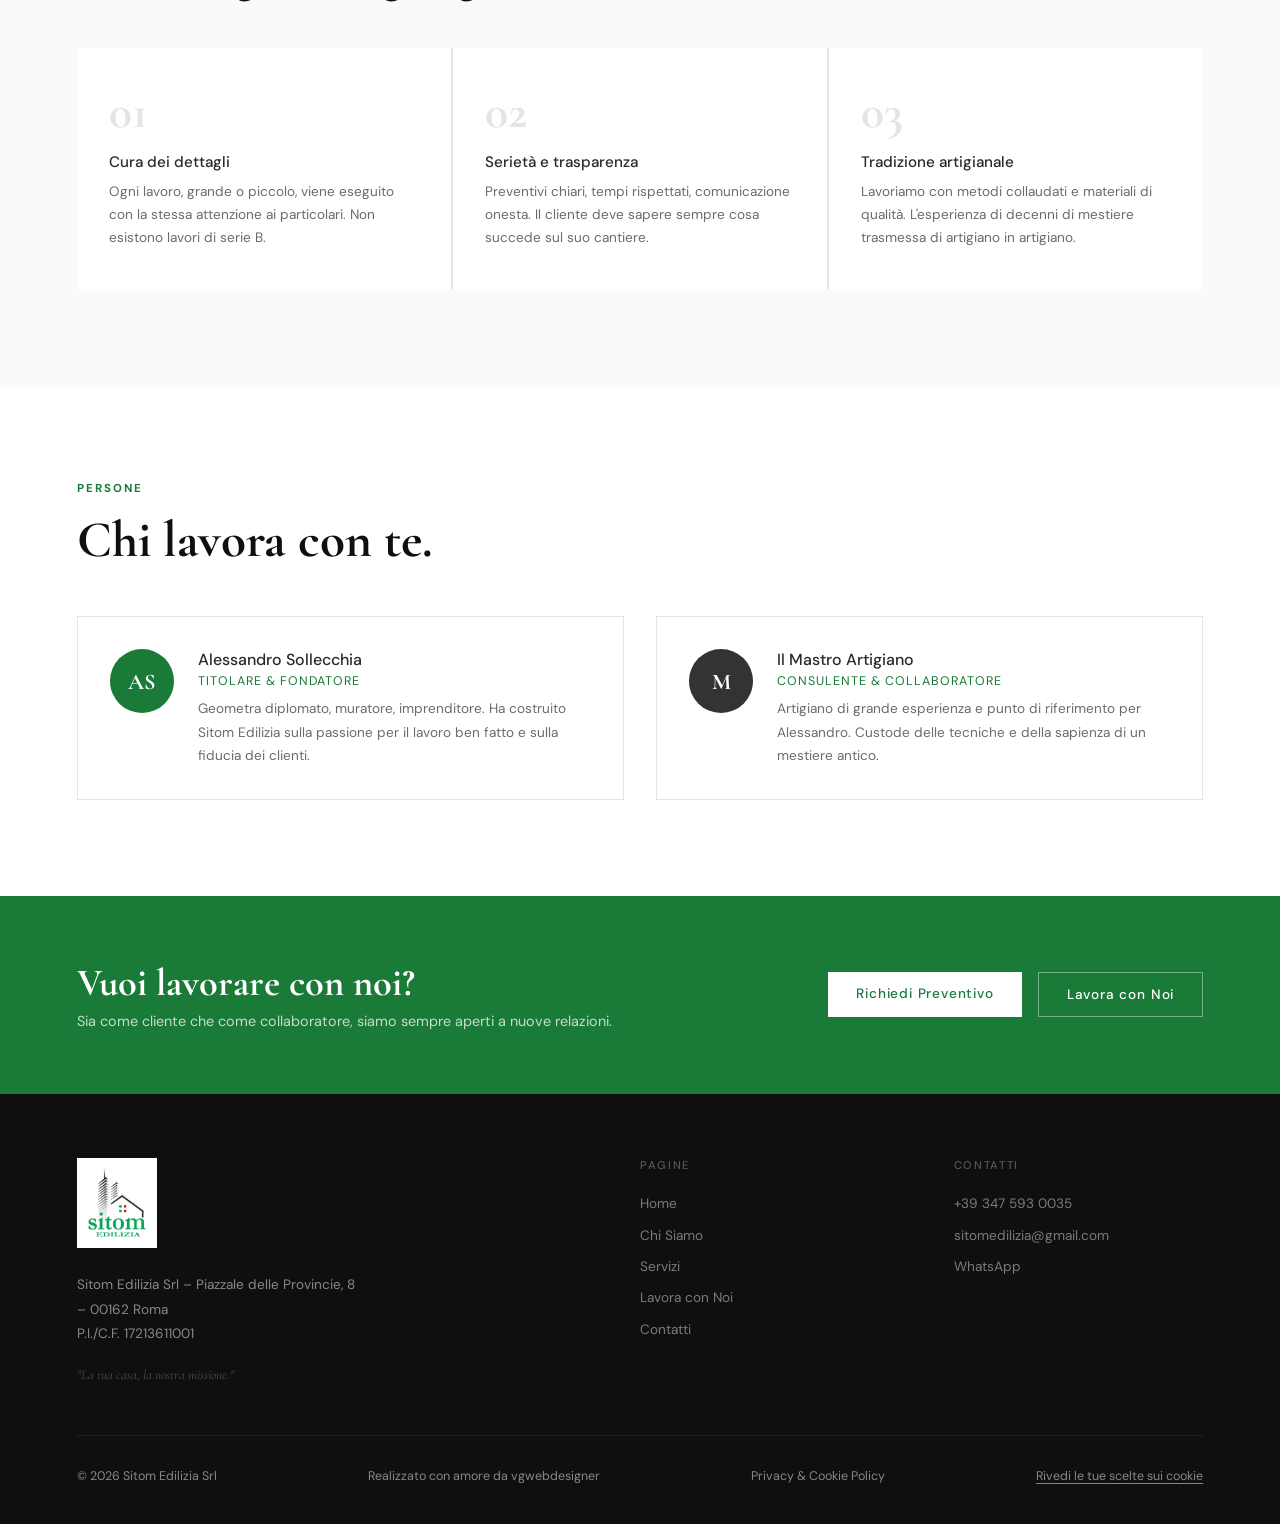
==== commit f133828a: "Icona casa al posto della S nel pulsante WhatsApp" ====
--- a/chi-siamo.html
+++ b/chi-siamo.html
@@ -288,7 +288,7 @@
   document.querySelectorAll('.mobile-menu a').forEach(a=>a.addEventListener('click',()=>mob.classList.remove('open')));
 </script>
 <button class="wa-assistant-trigger" type="button" data-wa-assistant-open aria-label="Apri guida WhatsApp per il sopralluogo">
-  <span class="wa-assistant-icon" aria-hidden="true">S</span><span class="wa-assistant-label">Parla con Sitom</span>
+  <span class="wa-assistant-icon" aria-hidden="true"><svg viewBox="0 0 24 24" width="18" height="18" fill="none" stroke="currentColor" stroke-width="2" stroke-linecap="round" stroke-linejoin="round"><path d="M3 11.5 12 4l9 7.5"/><path d="M5 10v9a1 1 0 0 0 1 1h3v-5h6v5h3a1 1 0 0 0 1-1v-9"/></svg></span><span class="wa-assistant-label">Parla con Sitom</span>
 </button>
 <script src="assets/js/cookie-consent.js"></script>
 <!-- GA4: sostituire G-XXXXXXXXXX con il Measurement ID reale del cliente prima di attivare -->
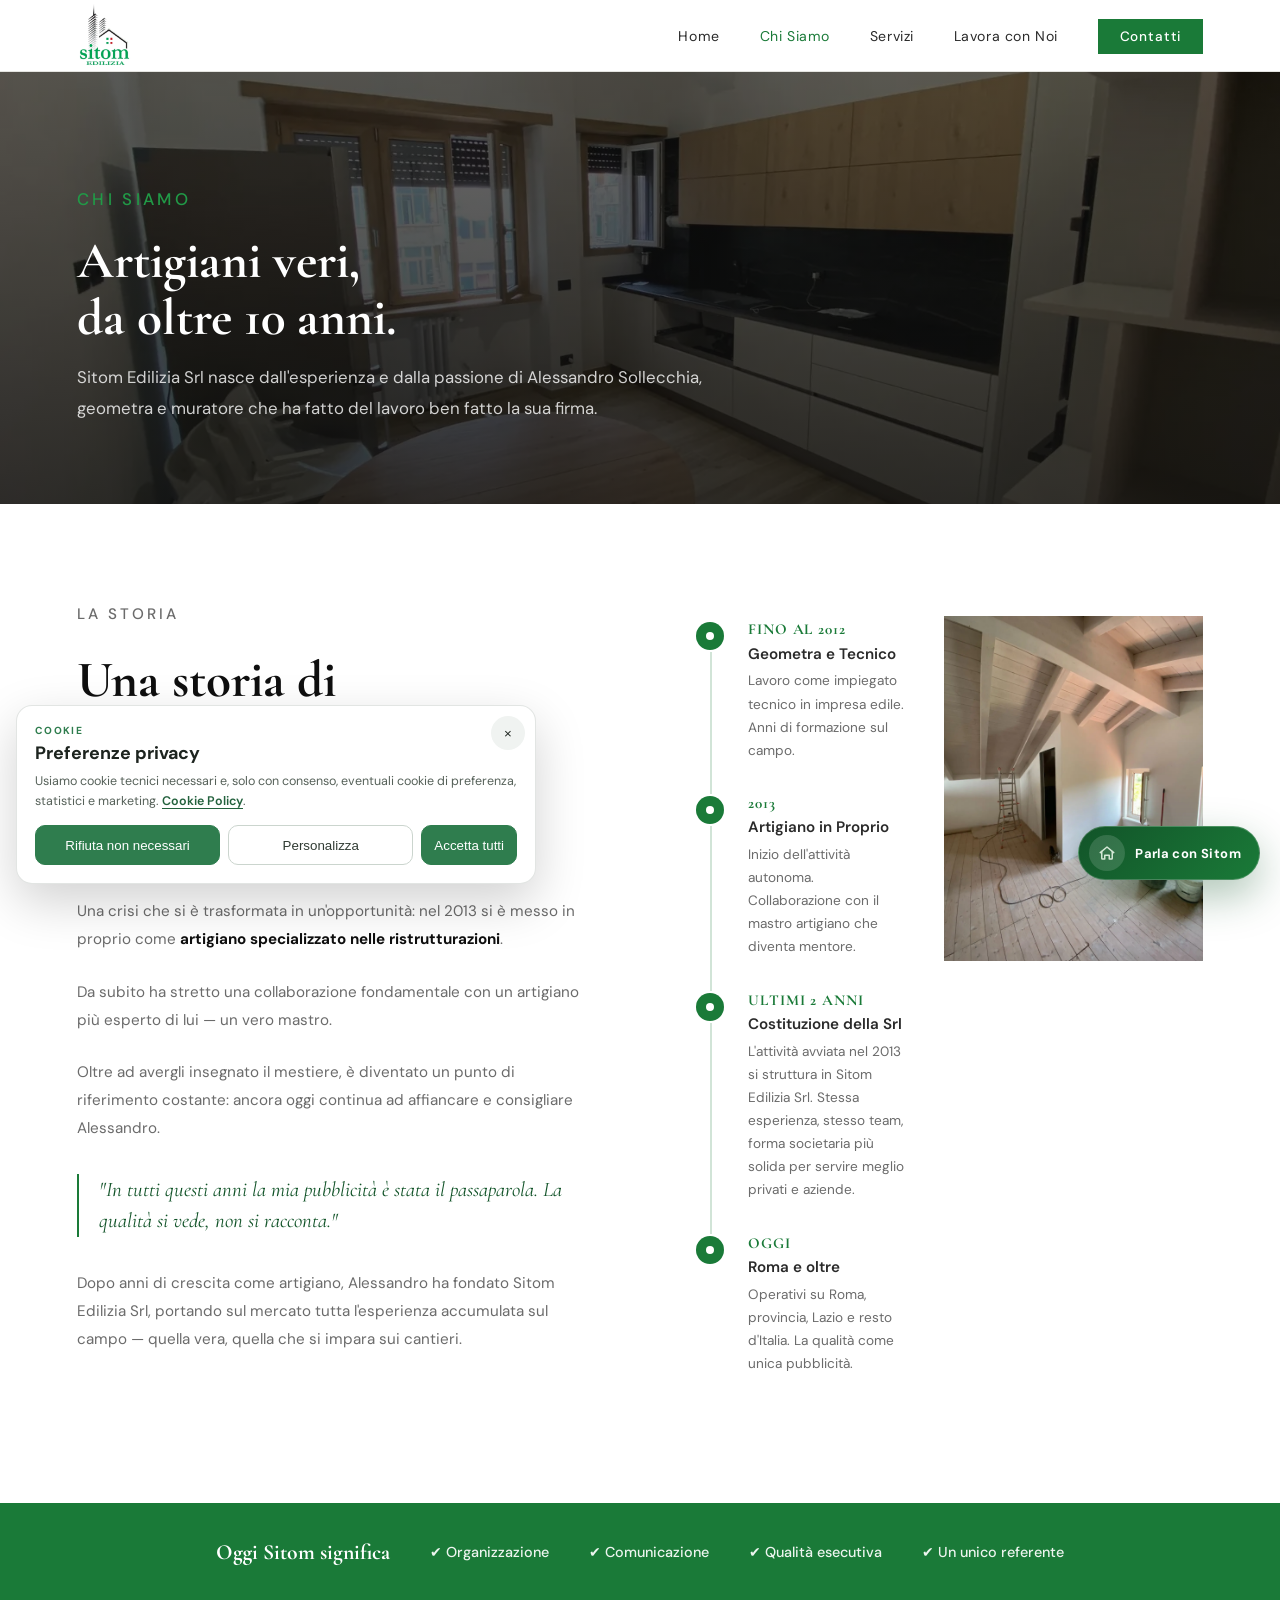
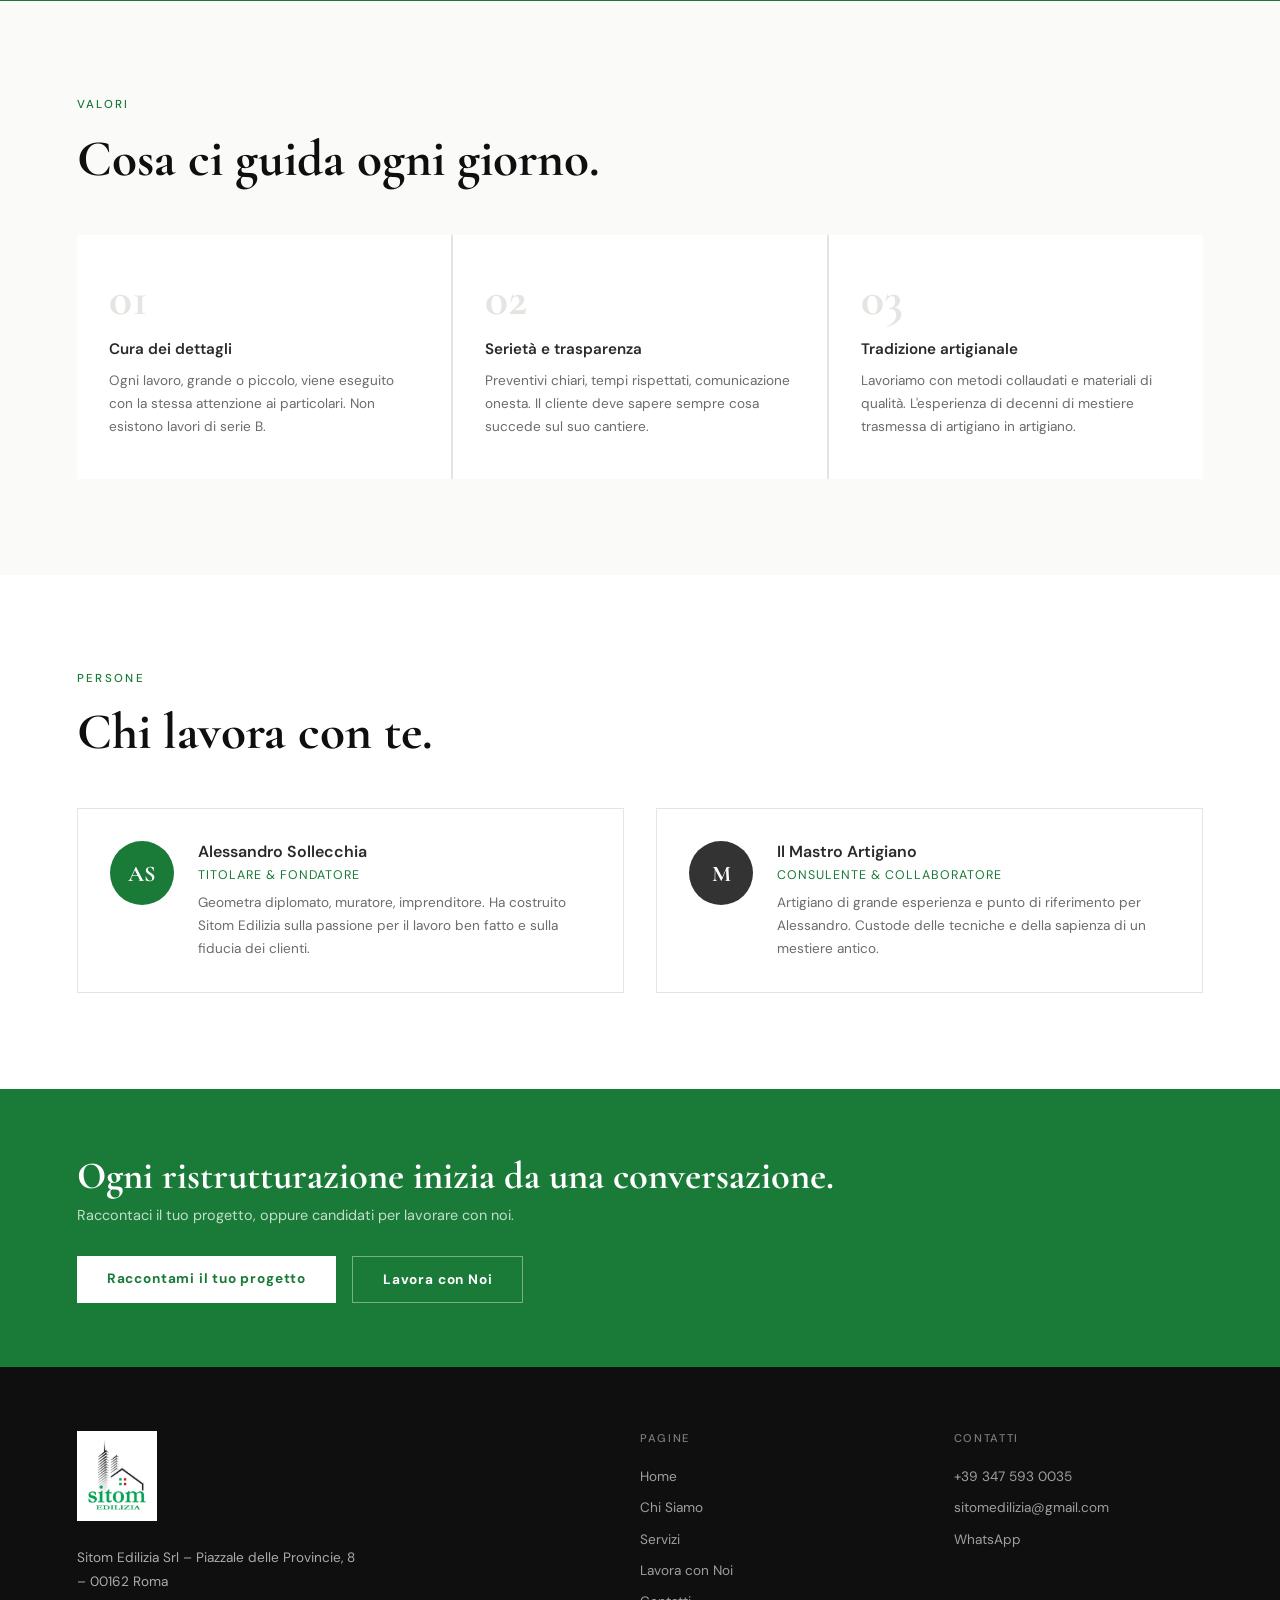
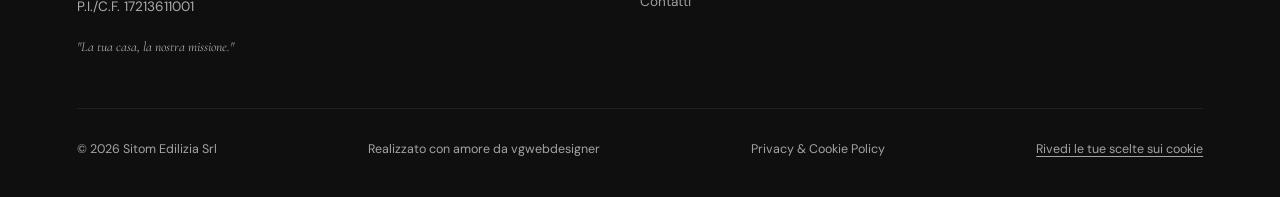
==== commit 6a17b7d9: "Accessibilita: focus visibile, contrasto footer/hero, skip-to-content" ====
--- a/chi-siamo.html
+++ b/chi-siamo.html
@@ -29,6 +29,9 @@
   <style>
     :root { --green:#1a7a38;--green-light:#219a47;--green-dark:#125429;--black:#0f0f0f;--text:#2a2a2a;--gray:#6b6b6b;--line:#e4e4e0;--bg:#fafaf8;--white:#ffffff; }
     *,*::before,*::after{box-sizing:border-box;margin:0;padding:0}
+    :focus-visible{outline:2px solid var(--green-light);outline-offset:3px}
+    .skip-link{position:absolute;left:1rem;top:-60px;background:var(--green);color:#fff;padding:.85rem 1.25rem;z-index:1000;text-decoration:none;font-size:.85rem;font-weight:700;transition:top .2s}
+    .skip-link:focus{top:1rem}
     html{scroll-behavior:smooth}
     body{font-family:'DM Sans',sans-serif;color:var(--text);background:var(--white);overflow-x:hidden}
     nav{position:fixed;top:0;left:0;right:0;z-index:100;background:rgba(255,255,255,0.97);border-bottom:1px solid var(--line);display:flex;align-items:center;justify-content:space-between;padding:0 6vw;height:72px}
@@ -45,33 +48,37 @@
     .mobile-menu a{text-decoration:none;color:var(--text);font-size:1rem}
     .mobile-menu.open{display:flex}
     section{padding:6rem 6vw}
-    .section-tag{font-size:0.72rem;letter-spacing:0.2em;text-transform:uppercase;color:var(--green);font-weight:500;margin-bottom:1rem}
-    .section-title{font-family:'Cormorant Garamond',serif;font-size:clamp(2.2rem,4vw,3.5rem);font-weight:700;line-height:1.1;color:var(--black);margin-bottom:1.25rem}
-    .btn{display:inline-block;text-decoration:none;font-size:0.85rem;font-weight:500;letter-spacing:0.06em;padding:13px 28px;transition:all 0.2s}
-    .btn-green{background:var(--green);color:#fff}
+    .section-tag{font-size:0.72rem;letter-spacing:0.2em;text-transform:uppercase;color:var(--green);font-weight:500;margin-bottom:1.15rem}
+    .section-title{font-family:'Cormorant Garamond',serif;font-size:clamp(2.2rem,4vw,3.5rem);font-weight:700;line-height:1.1;color:var(--black);margin-bottom:1.5rem}
+    .btn{display:inline-block;text-decoration:none;font-size:0.85rem;font-weight:700;letter-spacing:0.06em;padding:14px 30px;transition:all 0.2s}.btn:hover{transform:translateY(-2px)}
+    .btn-green{background:var(--green);color:#fff;box-shadow:0 10px 30px rgba(26,122,56,.3)}
     .btn-green:hover{background:var(--green-dark)}
     .btn-outline-green{border:1px solid var(--green);color:var(--green)}
     .btn-outline-green:hover{background:var(--green);color:#fff}
 
     /* PAGE HERO */
     .page-hero{
-      margin-top:72px; padding:5rem 6vw 4rem;
-      background:var(--bg); border-bottom:1px solid var(--line);
+      margin-top:72px; padding:7rem 6vw 5rem;
+      position:relative; overflow:hidden; background:var(--black);
     }
-    .page-hero-inner{max-width:700px}
-    .page-hero .section-title{margin-bottom:1rem}
-    .page-hero p{font-size:1.05rem;color:var(--gray);line-height:1.85}
+    .page-hero-img{position:absolute;inset:0;width:100%;height:100%;object-fit:cover;opacity:.85;}
+    .page-hero-bg{position:absolute;inset:0;background:linear-gradient(180deg,rgba(15,15,15,.55) 0%,rgba(15,15,15,.8) 100%);z-index:1;}
+    .page-hero-inner{position:relative;z-index:2;max-width:700px}
+    .page-hero .section-tag{color:var(--green-light)}
+    .page-hero .section-title{margin-bottom:1rem;color:#fff}
+    .page-hero p{font-size:1.05rem;color:rgba(255,255,255,0.8);line-height:1.85}
 
     /* STORIA */
     .storia{background:var(--white)}
-    .storia-grid{display:grid;grid-template-columns:1fr 1fr;gap:6rem;align-items:start}
-    .storia-text p{font-size:0.95rem;color:var(--gray);line-height:1.85;margin-bottom:1.25rem}
+    .storia-grid{display:grid;grid-template-columns:1fr 1fr;gap:7rem;align-items:start}
+    .storia-text p{font-size:0.95rem;color:var(--gray);line-height:1.85;margin-bottom:1.5rem}
+    .storia-text strong{color:var(--black);font-weight:700}
     .storia-text blockquote{
       border-left:2px solid var(--green);padding-left:1.25rem;
       font-family:'Cormorant Garamond',serif;font-size:1.3rem;
       color:var(--green-dark);font-style:italic;margin:2rem 0;line-height:1.5
     }
-    .storia-visual{position:relative;padding-top:1rem;display:grid;grid-template-columns:minmax(210px,.82fr) 1fr;gap:1.5rem;align-items:start}
+    .storia-visual{position:relative;padding-top:1rem;display:grid;grid-template-columns:minmax(210px,.82fr) 1fr;gap:2.25rem;align-items:start}
     .storia-visual .timeline{grid-column:1;grid-row:1;margin-top:0!important;padding-top:.25rem}
     .storia-visual .content-photo{grid-column:2;grid-row:1}
     .photo-box{
@@ -80,29 +87,38 @@
       color:#aaa;font-size:0.8rem;text-align:center;line-height:2
     }
     .timeline{margin-top:3rem}
-    .tl-item{display:flex;gap:1.5rem;padding-bottom:2rem;position:relative}
-    .tl-item::before{content:'';position:absolute;left:14px;top:32px;bottom:0;width:1px;background:var(--line)}
+    .tl-item{display:flex;gap:1.5rem;padding-bottom:2rem;position:relative;transition:transform .2s ease}
+    .tl-item::before{content:'';position:absolute;left:14px;top:32px;bottom:0;width:2px;background:var(--green);opacity:.2}
     .tl-item:last-child::before{display:none}
-    .tl-dot{width:28px;height:28px;border-radius:50%;background:var(--green);flex-shrink:0;margin-top:2px;display:flex;align-items:center;justify-content:center}
+    .tl-item:hover{transform:translateX(4px)}
+    .tl-dot{width:28px;height:28px;border-radius:50%;background:var(--green);flex-shrink:0;margin-top:2px;display:flex;align-items:center;justify-content:center;transition:transform .2s ease}
+    .tl-item:hover .tl-dot{transform:scale(1.15)}
     .tl-dot span{width:8px;height:8px;background:#fff;border-radius:50%;display:block}
-    .tl-year{font-size:0.75rem;letter-spacing:0.1em;color:var(--green);font-weight:500;text-transform:uppercase;margin-bottom:0.3rem}
-    .tl-title{font-weight:500;font-size:0.95rem;margin-bottom:0.3rem}
+    .tl-year{font-size:0.95rem;letter-spacing:0.06em;color:var(--green);font-weight:700;text-transform:uppercase;margin-bottom:0.35rem;font-family:'Cormorant Garamond',serif}
+    .tl-title{font-weight:600;font-size:0.95rem;margin-bottom:0.35rem}
     .tl-desc{font-size:0.85rem;color:var(--gray);line-height:1.7}
+
+    /* OGGI SITOM */
+    .oggi-band{background:var(--green);padding:2.25rem 6vw;display:flex;align-items:center;justify-content:center;gap:2.5rem;flex-wrap:wrap;text-align:center}
+    .oggi-band strong{color:#fff;font-family:'Cormorant Garamond',serif;font-size:1.35rem;font-weight:700}
+    .oggi-item{display:inline-flex;align-items:center;gap:.5rem;color:rgba(255,255,255,0.92);font-size:0.9rem;font-weight:500}
 
     /* VALORI */
     .valori{background:var(--bg)}
     .valori-grid{display:grid;grid-template-columns:repeat(3,1fr);gap:2px;background:var(--line);margin-top:3rem}
-    .valore-card{background:#fff;padding:2.5rem 2rem}
+    .valore-card{background:#fff;padding:2.5rem 2rem;transition:transform .2s ease,box-shadow .2s ease}
+    .valore-card:hover{transform:translateY(-4px);box-shadow:0 18px 40px rgba(15,15,15,.08)}
     .valore-num{font-family:'Cormorant Garamond',serif;font-size:3rem;font-weight:700;color:var(--line);line-height:1;margin-bottom:1rem}
-    .valore-card h3{font-size:0.95rem;font-weight:500;margin-bottom:0.5rem}
+    .valore-card h3{font-size:0.95rem;font-weight:600;margin-bottom:0.65rem}
     .valore-card p{font-size:0.85rem;color:var(--gray);line-height:1.7}
 
     /* TEAM */
     .team{background:var(--white)}
     .team-grid{display:grid;grid-template-columns:repeat(2,1fr);gap:2rem;margin-top:3rem}
-    .team-card{display:flex;gap:1.5rem;padding:2rem;border:1px solid var(--line)}
+    .team-card{display:flex;gap:1.5rem;padding:2rem;border:1px solid var(--line);transition:transform .2s ease,box-shadow .2s ease}
+    .team-card:hover{transform:translateY(-4px);box-shadow:0 18px 40px rgba(15,15,15,.08)}
     .team-avatar{width:64px;height:64px;border-radius:50%;background:var(--green);flex-shrink:0;display:flex;align-items:center;justify-content:center;font-family:'Cormorant Garamond',serif;font-size:1.4rem;font-weight:700;color:#fff}
-    .team-card h3{font-size:1rem;font-weight:500;margin-bottom:0.2rem}
+    .team-card h3{font-size:1rem;font-weight:600;margin-bottom:0.3rem}
     .team-card .role{font-size:0.78rem;color:var(--green);letter-spacing:0.08em;text-transform:uppercase;margin-bottom:0.5rem}
     .team-card p{font-size:0.85rem;color:var(--gray);line-height:1.7}
 
@@ -111,15 +127,15 @@
     .cta-strip h2{font-family:'Cormorant Garamond',serif;font-size:clamp(1.8rem,3vw,2.5rem);color:#fff;font-weight:700}
     .cta-strip p{color:rgba(255,255,255,0.75);font-size:0.9rem;margin-top:0.4rem}
 
-    footer{background:#0f0f0f;color:rgba(255,255,255,0.5);padding:4rem 6vw 2.5rem}
+    footer{background:#0f0f0f;color:rgba(255,255,255,0.62);padding:4rem 6vw 2.5rem}
     .footer-top{display:grid;grid-template-columns:2fr 1fr 1fr;gap:4rem;padding-bottom:3rem;border-bottom:1px solid rgba(255,255,255,0.07)}
     .footer-logo{height:90px;width:auto;background:#fff;padding:8px;opacity:1;margin-bottom:1.25rem}
-    .footer-about p{font-size:0.85rem;line-height:1.8;max-width:280px}
-    .footer-slogan{font-family:'Cormorant Garamond',serif;font-style:italic;color:rgba(255,255,255,0.25);font-size:0.95rem;margin-top:1rem}
-    .footer-col h5{font-size:0.7rem;letter-spacing:0.15em;text-transform:uppercase;color:rgba(255,255,255,0.3);margin-bottom:1.25rem;font-weight:500}
+    .footer-about p{font-size:0.85rem;line-height:1.8;max-width:280px;color:rgba(255,255,255,0.65)}
+    .footer-slogan{font-family:'Cormorant Garamond',serif;font-style:italic;color:rgba(255,255,255,0.4);font-size:0.95rem;margin-top:1rem}
+    .footer-col h5{font-size:0.7rem;letter-spacing:0.15em;text-transform:uppercase;color:rgba(255,255,255,0.45);margin-bottom:1.25rem;font-weight:500}
     .footer-col ul{list-style:none}
     .footer-col ul li{margin-bottom:0.65rem}
-    .footer-col ul li a{color:rgba(255,255,255,0.45);text-decoration:none;font-size:0.85rem;transition:color 0.2s}
+    .footer-col ul li a{color:rgba(255,255,255,0.6);text-decoration:none;font-size:0.85rem;transition:color 0.2s}
     .footer-col ul li a:hover{color:var(--green-light)}
     .footer-bottom{padding-top:2rem;display:flex;justify-content:space-between;flex-wrap:wrap;gap:0.5rem;font-size:0.78rem}
 
@@ -139,6 +155,7 @@
   <link rel="stylesheet" href="assets/css/cookie-consent.css"/><link rel="stylesheet" href="assets/site-enhancements.css"/>
 </head>
 <body>
+<a class="skip-link" href="#main-content">Vai al contenuto principale</a>
 
 <nav>
   <a class='nav-logo' href='index.html'><img src="assets/logo-sitom.webp" alt="Sitom Edilizia"/></a>
@@ -156,7 +173,9 @@
   <a href='servizi.html'>Servizi</a><a href='lavora.html'>Lavora con Noi</a><a href='contatti.html'>Contatti</a>
 </div>
 
-<div class="page-hero">
+<div class="page-hero" id="main-content">
+  <img class="page-hero-img" src="assets/lavoro-15.webp" alt="Cucina su misura ristrutturata da Sitom Edilizia" fetchpriority="high"/>
+  <div class="page-hero-bg"></div>
   <div class="page-hero-inner">
     <p class="section-tag">Chi Siamo</p>
     <h1 class="section-title">Artigiani veri,<br/>da oltre 10 anni.</h1>
@@ -169,8 +188,10 @@
     <div class="storia-text">
       <p class="section-tag">La Storia</p>
       <h2 class="section-title">Una storia di<br/>passione e mestiere.</h2>
-      <p>Alessandro Sollecchia è geometra diplomato e ha lavorato come tecnico impiegato fino al 2012, anno in cui la ditta dove lavorava ha dichiarato fallimento. Una crisi che si è trasformata in un'opportunità: nel 2013 si è messo in proprio come artigiano specializzato nelle ristrutturazioni.</p>
-      <p>Da subito ha stretto una collaborazione fondamentale con un artigiano più esperto di lui — un vero mastro — che, oltre ad avergli insegnato il mestiere, è diventato un punto di riferimento costante. Ancora oggi continua ad affiancare e consigliare Alessandro.</p>
+      <p>Alessandro Sollecchia è geometra diplomato. Ha lavorato come tecnico impiegato fino al 2012, quando la ditta dove lavorava ha dichiarato fallimento.</p>
+      <p>Una crisi che si è trasformata in un'opportunità: nel 2013 si è messo in proprio come <strong>artigiano specializzato nelle ristrutturazioni</strong>.</p>
+      <p>Da subito ha stretto una collaborazione fondamentale con un artigiano più esperto di lui — un vero mastro.</p>
+      <p>Oltre ad avergli insegnato il mestiere, è diventato un punto di riferimento costante: ancora oggi continua ad affiancare e consigliare Alessandro.</p>
       <blockquote>"In tutti questi anni la mia pubblicità è stata il passaparola. La qualità si vede, non si racconta."</blockquote>
       <p>Dopo anni di crescita come artigiano, Alessandro ha fondato Sitom Edilizia Srl, portando sul mercato tutta l'esperienza accumulata sul campo — quella vera, quella che si impara sui cantieri.</p>
     </div>
@@ -214,6 +235,14 @@
   </div>
 </section>
 
+<div class="oggi-band">
+  <strong>Oggi Sitom significa</strong>
+  <span class="oggi-item">✔ Organizzazione</span>
+  <span class="oggi-item">✔ Comunicazione</span>
+  <span class="oggi-item">✔ Qualità esecutiva</span>
+  <span class="oggi-item">✔ Un unico referente</span>
+</div>
+
 <section class="valori">
   <p class="section-tag">Valori</p>
   <h2 class="section-title">Cosa ci guida ogni giorno.</h2>
@@ -261,11 +290,11 @@
 
 <div class="cta-strip">
   <div>
-    <h2>Vuoi lavorare con noi?</h2>
-    <p>Sia come cliente che come collaboratore, siamo sempre aperti a nuove relazioni.</p>
+    <h2>Ogni ristrutturazione inizia da una conversazione.</h2>
+    <p>Raccontaci il tuo progetto, oppure candidati per lavorare con noi.</p>
   </div>
   <div style="display:flex;gap:1rem;flex-wrap:wrap">
-    <a class='btn' href='contatti.html' style='background:#fff;color:var(--green)'>Richiedi Preventivo</a>
+    <a class='btn' href='contatti.html' style='background:#fff;color:var(--green)'>Raccontami il tuo progetto</a>
     <a class='btn' href='lavora.html' style='border:1px solid rgba(255,255,255,0.4);color:#fff'>Lavora con Noi</a>
   </div>
 </div>
--- a/assets/site-enhancements.css
+++ b/assets/site-enhancements.css
@@ -308,6 +308,15 @@
   font-size: .76rem;
 }
 
+.work-card figcaption .work-loc {
+  display: block;
+  color: #999;
+  font-size: .66rem;
+  letter-spacing: .06em;
+  text-transform: uppercase;
+  margin-top: 3px;
+}
+
 .work-lightbox {
   width: min(94vw, 1200px);
   max-width: none;
@@ -362,7 +371,6 @@
   transition: transform .22s ease, box-shadow .22s ease;
 }
 
-.section-tag,
 .wa-kicker {
   font-family: 'DM Sans', sans-serif;
   font-size: .72rem;
@@ -601,7 +609,19 @@
 .motion-ready .info-card,
 .motion-ready .contact-form,
 .motion-ready .cv-form,
-.motion-ready .cta-strip > * {
+.motion-ready .cta-strip > *,
+.motion-ready .storia-text > *,
+.motion-ready .tl-item,
+.motion-ready .valore-card,
+.motion-ready .team-card,
+.motion-ready .oggi-item,
+.motion-ready .garanzie-item,
+.motion-ready .profilo-card,
+.motion-ready .processo-card,
+.motion-ready .info-block,
+.motion-ready .wa-block,
+.motion-ready .next-steps,
+.motion-ready .content-photo {
   opacity: 0;
   transform: translateY(18px);
   transition: opacity .7s ease, transform .7s ease;
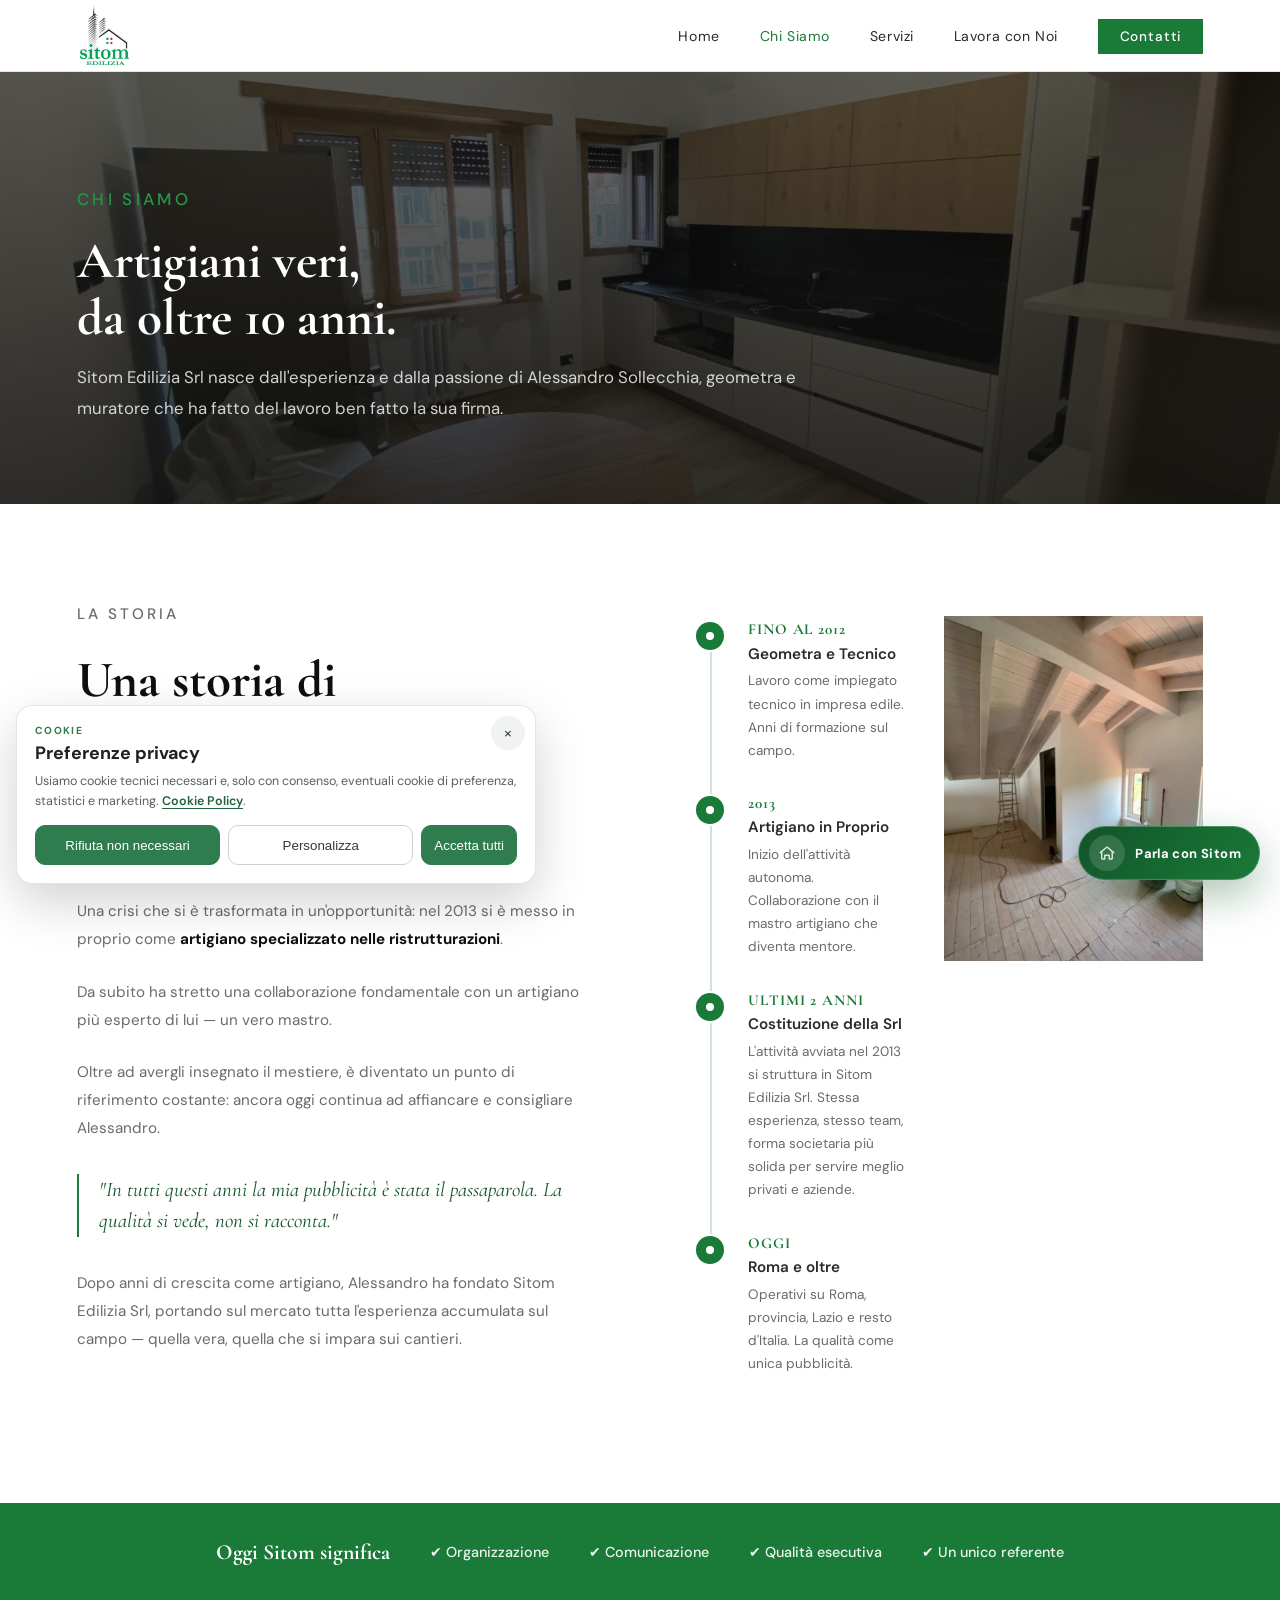
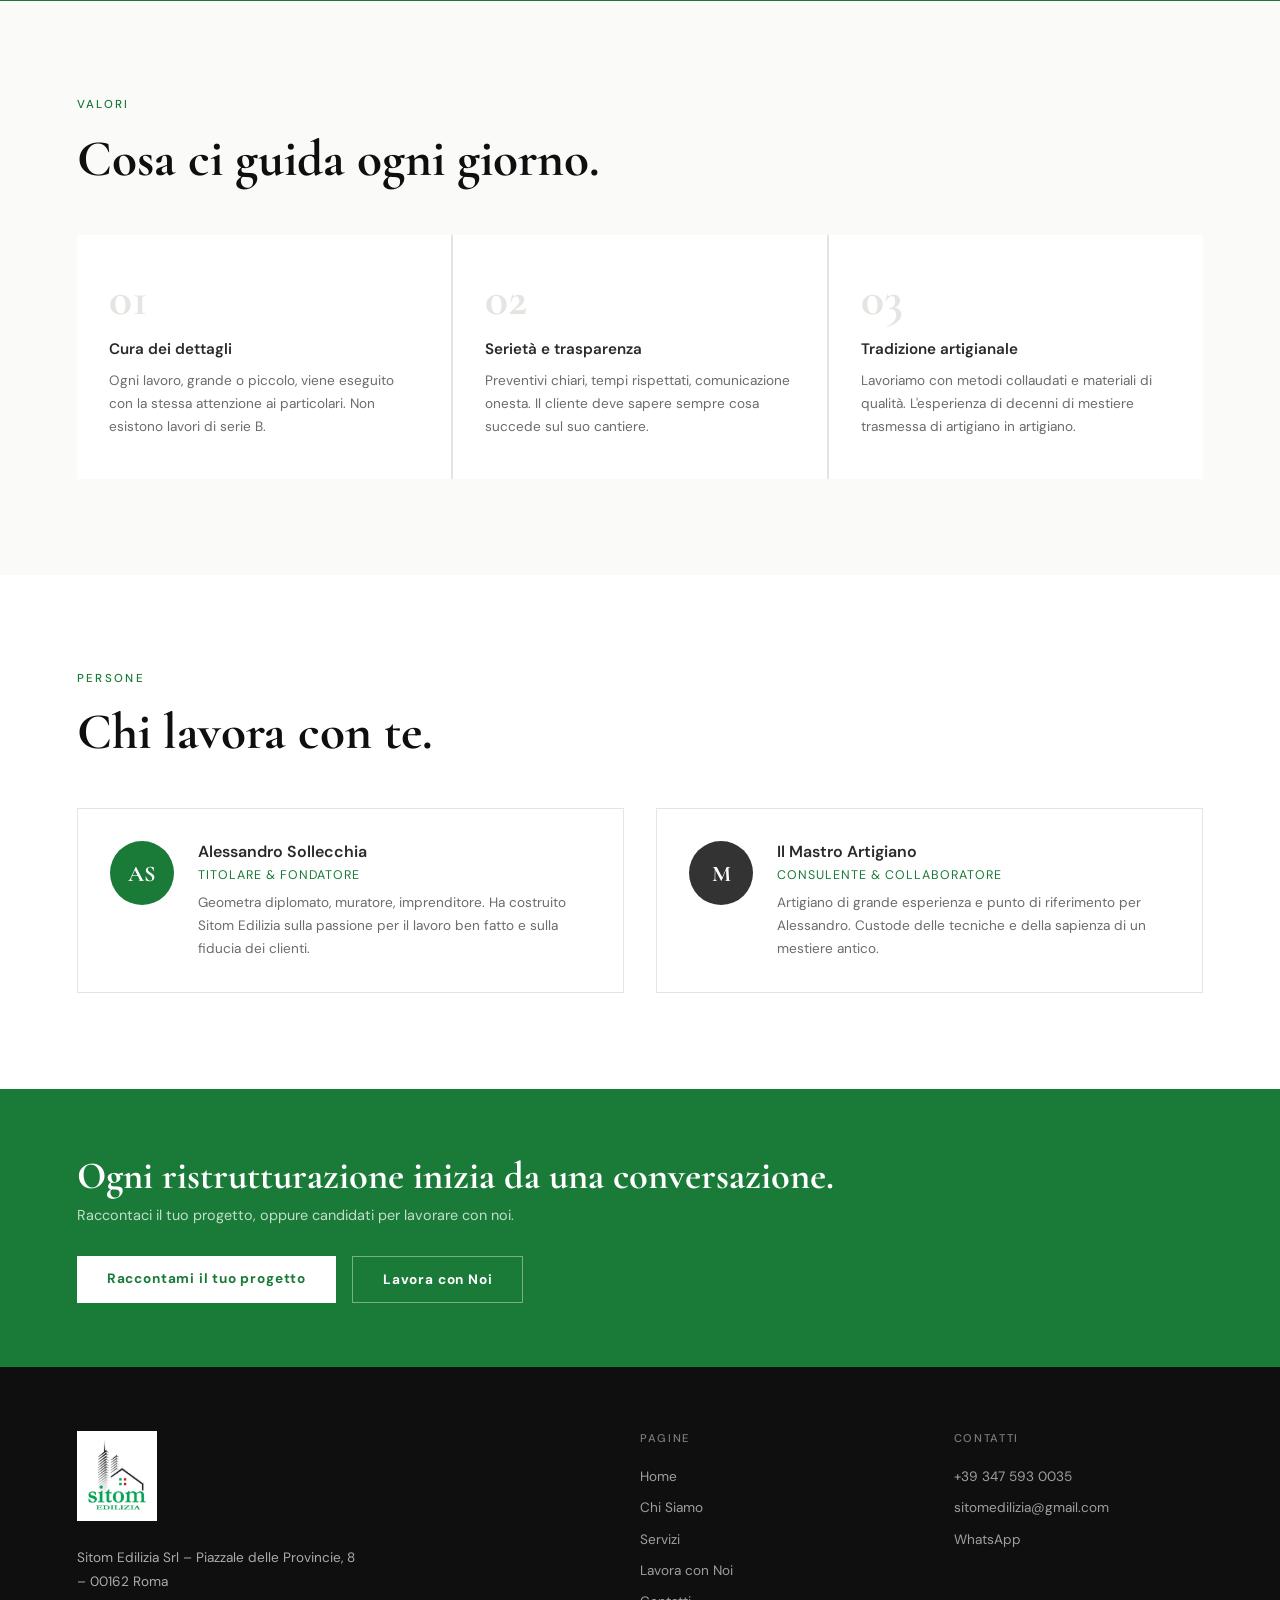
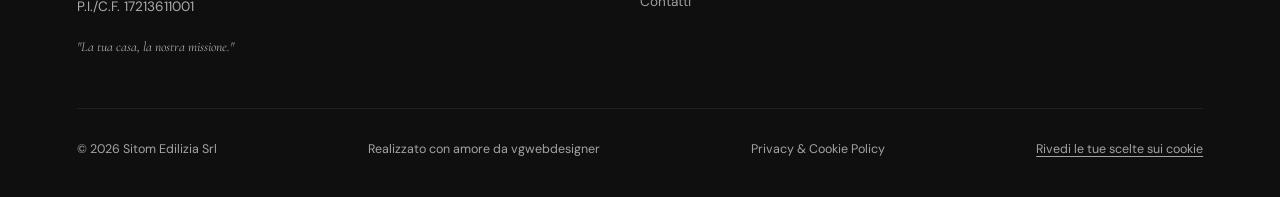
==== commit 7e77f979: "Fix titoli troppo stretti: rimosso a capo superfluo, allargati i contenitori hero" ====
--- a/chi-siamo.html
+++ b/chi-siamo.html
@@ -63,7 +63,7 @@
     }
     .page-hero-img{position:absolute;inset:0;width:100%;height:100%;object-fit:cover;opacity:.85;}
     .page-hero-bg{position:absolute;inset:0;background:linear-gradient(180deg,rgba(15,15,15,.55) 0%,rgba(15,15,15,.8) 100%);z-index:1;}
-    .page-hero-inner{position:relative;z-index:2;max-width:700px}
+    .page-hero-inner{position:relative;z-index:2;max-width:780px}
     .page-hero .section-tag{color:var(--green-light)}
     .page-hero .section-title{margin-bottom:1rem;color:#fff}
     .page-hero p{font-size:1.05rem;color:rgba(255,255,255,0.8);line-height:1.85}
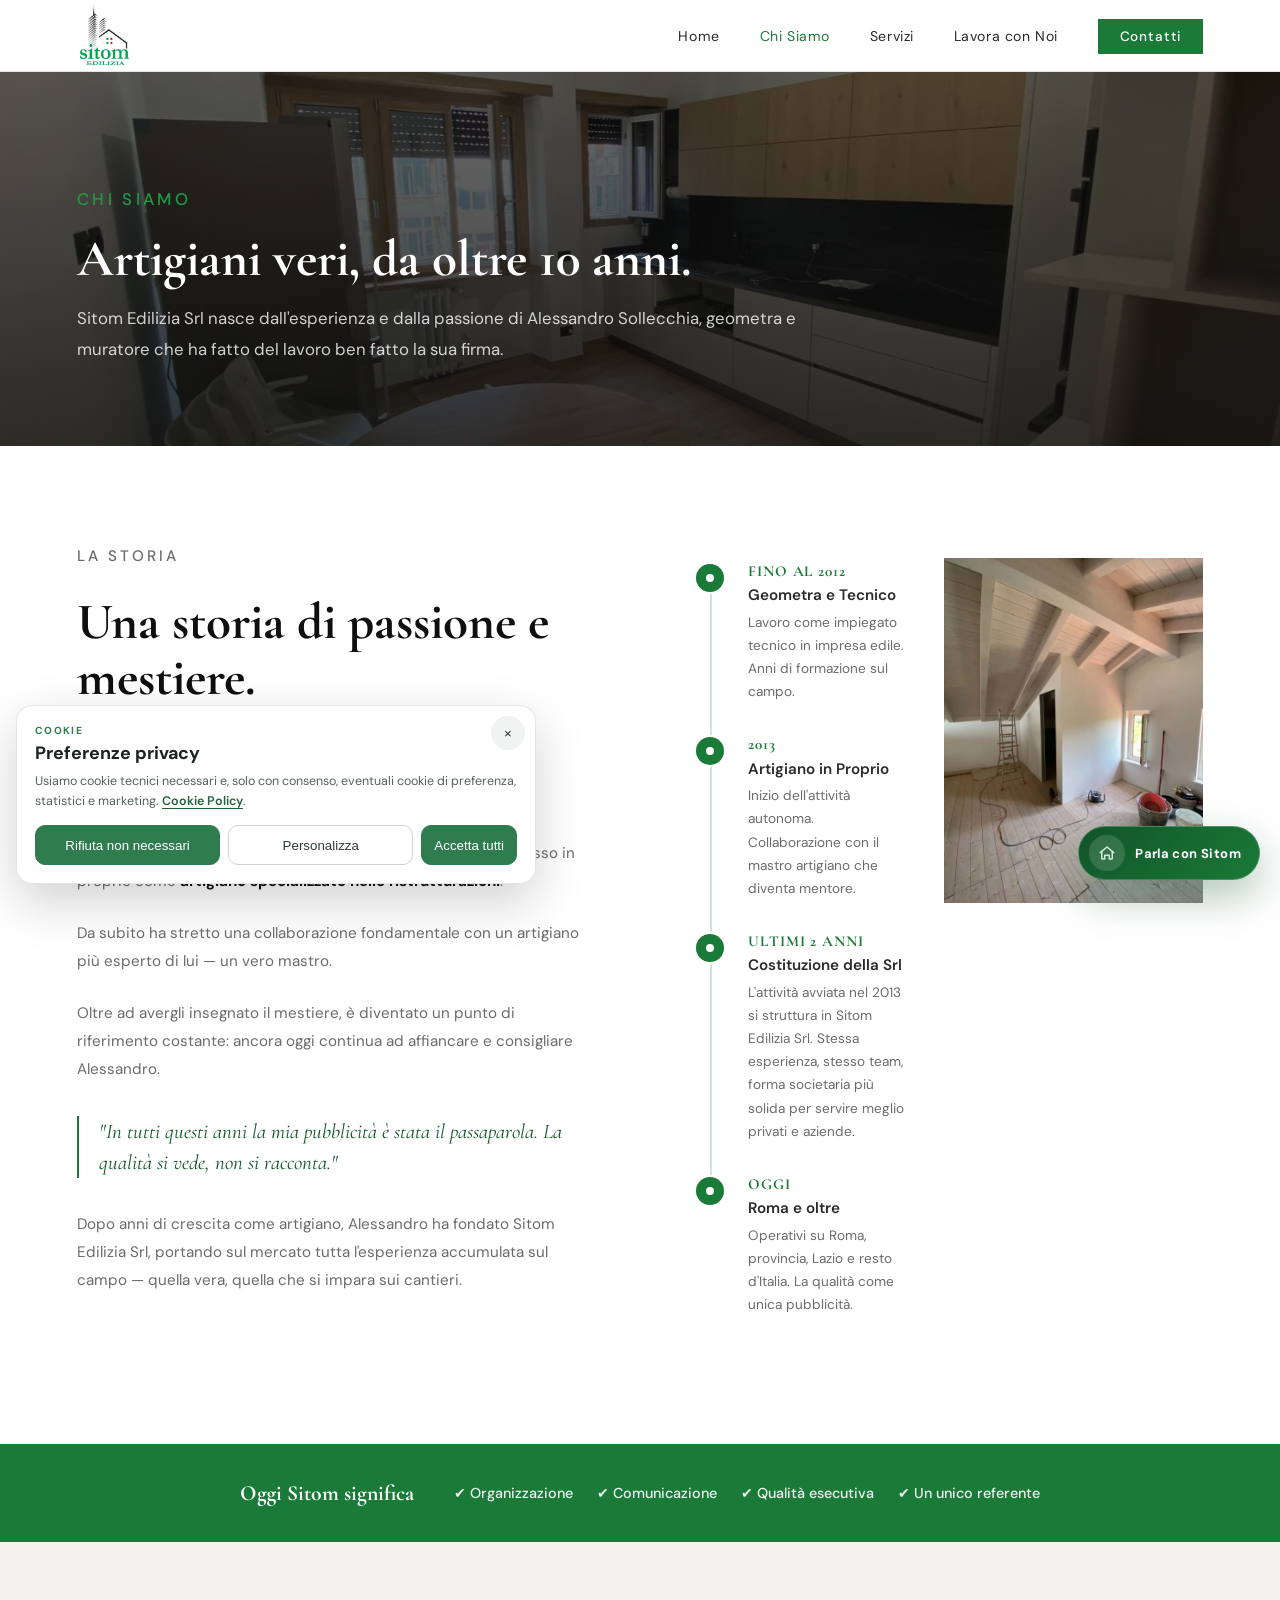
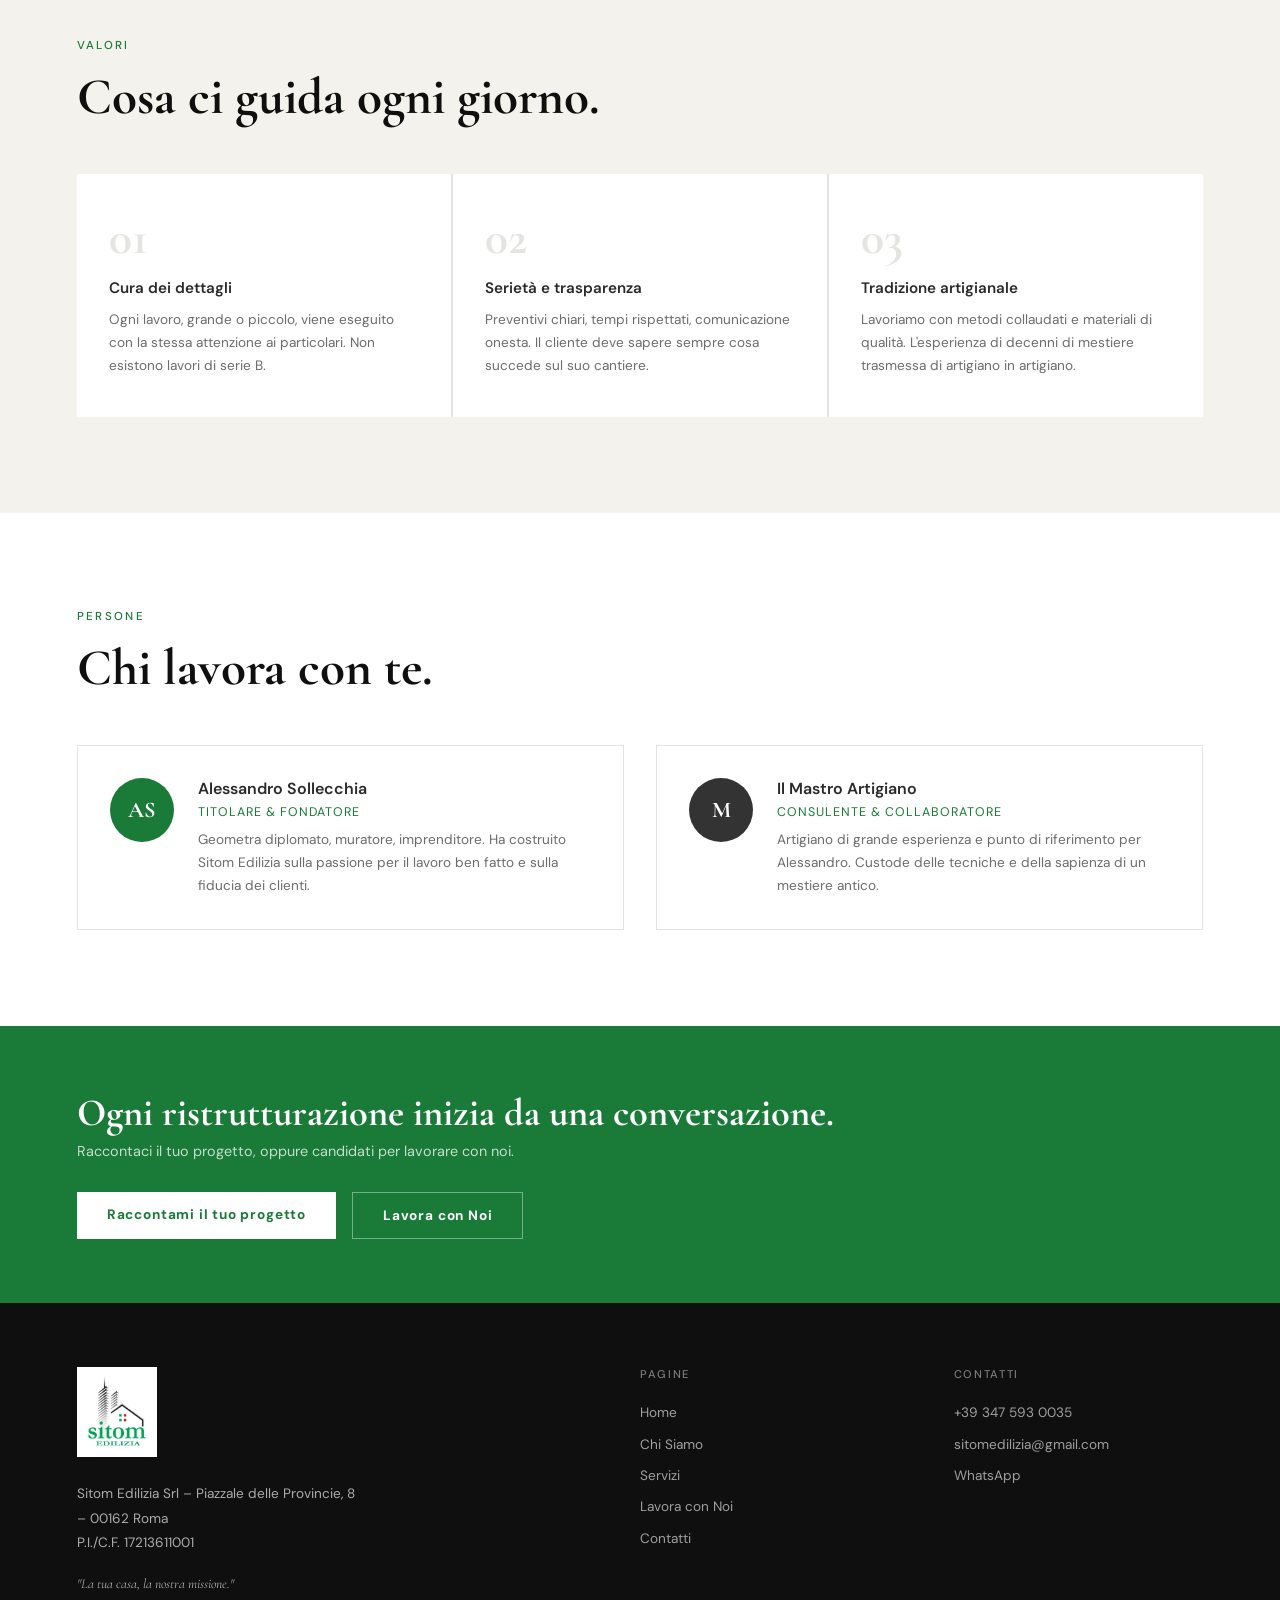
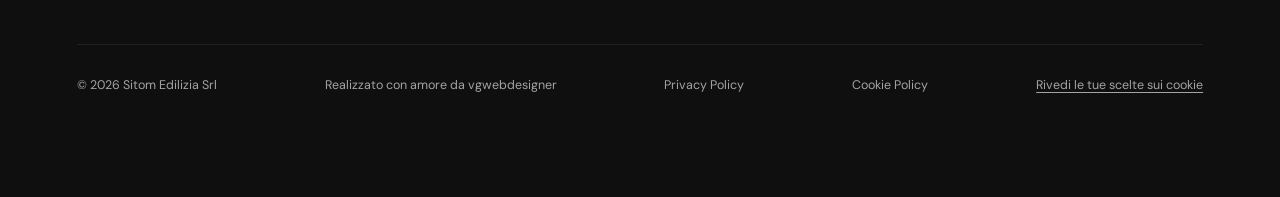
==== commit 52229ba6: "Fix bug: menu hamburger, sovrapposizione footer, kicker, IVA blu, form, privacy/cookie separate" ====
--- a/chi-siamo.html
+++ b/chi-siamo.html
@@ -4,6 +4,7 @@
 <head>
   <meta charset="UTF-8"/>
   <meta name="viewport" content="width=device-width, initial-scale=1.0"/>
+  <meta name="format-detection" content="telephone=no"/>
   <title>Chi Siamo – Sitom Edilizia Srl Roma</title>
   <meta name="description" content="Sitom Edilizia Srl: artigiani edili a Roma dal 2013, specializzati in ristrutturazioni, finiture e gestione completa del cantiere."/>
     <meta name="robots" content="index,follow"/>
@@ -27,7 +28,7 @@
   <link rel="preconnect" href="https://fonts.gstatic.com" crossorigin/>
   <link href="https://fonts.googleapis.com/css2?family=Cormorant+Garamond:ital,wght@0,600;0,700;1,600;1,700&family=DM+Sans:wght@400;500;600;700&display=swap" rel="stylesheet"/>
   <style>
-    :root { --green:#1a7a38;--green-light:#219a47;--green-dark:#125429;--black:#0f0f0f;--text:#2a2a2a;--gray:#6b6b6b;--line:#e4e4e0;--bg:#fafaf8;--white:#ffffff; }
+    :root { --green:#1a7a38;--green-light:#219a47;--green-dark:#125429;--black:#0f0f0f;--text:#2a2a2a;--gray:#6b6b6b;--line:#e4e4e0;--bg:#f4f2ec;--white:#ffffff; }
     *,*::before,*::after{box-sizing:border-box;margin:0;padding:0}
     :focus-visible{outline:2px solid var(--green-light);outline-offset:3px}
     .skip-link{position:absolute;left:1rem;top:-60px;background:var(--green);color:#fff;padding:.85rem 1.25rem;z-index:1000;text-decoration:none;font-size:.85rem;font-weight:700;transition:top .2s}
@@ -48,7 +49,7 @@
     .mobile-menu a{text-decoration:none;color:var(--text);font-size:1rem}
     .mobile-menu.open{display:flex}
     section{padding:6rem 6vw}
-    .section-tag{font-size:0.72rem;letter-spacing:0.2em;text-transform:uppercase;color:var(--green);font-weight:500;margin-bottom:1.15rem}
+    .section-tag{font-size:0.72rem;letter-spacing:0.2em;text-transform:uppercase;color:var(--green);font-weight:500;margin-bottom:1rem}
     .section-title{font-family:'Cormorant Garamond',serif;font-size:clamp(2.2rem,4vw,3.5rem);font-weight:700;line-height:1.1;color:var(--black);margin-bottom:1.5rem}
     .btn{display:inline-block;text-decoration:none;font-size:0.85rem;font-weight:700;letter-spacing:0.06em;padding:14px 30px;transition:all 0.2s}.btn:hover{transform:translateY(-2px)}
     .btn-green{background:var(--green);color:#fff;box-shadow:0 10px 30px rgba(26,122,56,.3)}
@@ -101,6 +102,7 @@
     /* OGGI SITOM */
     .oggi-band{background:var(--green);padding:2.25rem 6vw;display:flex;align-items:center;justify-content:center;gap:2.5rem;flex-wrap:wrap;text-align:center}
     .oggi-band strong{color:#fff;font-family:'Cormorant Garamond',serif;font-size:1.35rem;font-weight:700}
+    .oggi-items{display:flex;gap:1.5rem;flex-wrap:wrap;justify-content:center}
     .oggi-item{display:inline-flex;align-items:center;gap:.5rem;color:rgba(255,255,255,0.92);font-size:0.9rem;font-weight:500}
 
     /* VALORI */
@@ -127,7 +129,7 @@
     .cta-strip h2{font-family:'Cormorant Garamond',serif;font-size:clamp(1.8rem,3vw,2.5rem);color:#fff;font-weight:700}
     .cta-strip p{color:rgba(255,255,255,0.75);font-size:0.9rem;margin-top:0.4rem}
 
-    footer{background:#0f0f0f;color:rgba(255,255,255,0.62);padding:4rem 6vw 2.5rem}
+    footer{background:#0f0f0f;color:rgba(255,255,255,0.62);padding:4rem 6vw 6.5rem}
     .footer-top{display:grid;grid-template-columns:2fr 1fr 1fr;gap:4rem;padding-bottom:3rem;border-bottom:1px solid rgba(255,255,255,0.07)}
     .footer-logo{height:90px;width:auto;background:#fff;padding:8px;opacity:1;margin-bottom:1.25rem}
     .footer-about p{font-size:0.85rem;line-height:1.8;max-width:280px;color:rgba(255,255,255,0.65)}
@@ -141,6 +143,7 @@
 
     @media(max-width:900px){
       .nav-links{display:none}.hamburger{display:flex}
+      .oggi-band{flex-direction:column;gap:1rem}
       .storia-grid{grid-template-columns:1fr;gap:3rem}
       .storia-visual{grid-template-columns:1fr}
       .storia-visual .content-photo,.storia-visual .timeline{grid-column:1;grid-row:auto}
@@ -178,7 +181,7 @@
   <div class="page-hero-bg"></div>
   <div class="page-hero-inner">
     <p class="section-tag">Chi Siamo</p>
-    <h1 class="section-title">Artigiani veri,<br/>da oltre 10 anni.</h1>
+    <h1 class="section-title">Artigiani veri, da oltre 10 anni.</h1>
     <p>Sitom Edilizia Srl nasce dall'esperienza e dalla passione di Alessandro Sollecchia, geometra e muratore che ha fatto del lavoro ben fatto la sua firma.</p>
   </div>
 </div>
@@ -187,7 +190,7 @@
   <div class="storia-grid">
     <div class="storia-text">
       <p class="section-tag">La Storia</p>
-      <h2 class="section-title">Una storia di<br/>passione e mestiere.</h2>
+      <h2 class="section-title">Una storia di passione e mestiere.</h2>
       <p>Alessandro Sollecchia è geometra diplomato. Ha lavorato come tecnico impiegato fino al 2012, quando la ditta dove lavorava ha dichiarato fallimento.</p>
       <p>Una crisi che si è trasformata in un'opportunità: nel 2013 si è messo in proprio come <strong>artigiano specializzato nelle ristrutturazioni</strong>.</p>
       <p>Da subito ha stretto una collaborazione fondamentale con un artigiano più esperto di lui — un vero mastro.</p>
@@ -237,10 +240,12 @@
 
 <div class="oggi-band">
   <strong>Oggi Sitom significa</strong>
-  <span class="oggi-item">✔ Organizzazione</span>
-  <span class="oggi-item">✔ Comunicazione</span>
-  <span class="oggi-item">✔ Qualità esecutiva</span>
-  <span class="oggi-item">✔ Un unico referente</span>
+  <div class="oggi-items">
+    <span class="oggi-item">✔ Organizzazione</span>
+    <span class="oggi-item">✔ Comunicazione</span>
+    <span class="oggi-item">✔ Qualità esecutiva</span>
+    <span class="oggi-item">✔ Un unico referente</span>
+  </div>
 </div>
 
 <section class="valori">
@@ -309,13 +314,8 @@
     <div class="footer-col"><h5>Pagine</h5><ul><li><a href='index.html'>Home</a></li><li><a href='chi-siamo.html'>Chi Siamo</a></li><li><a href='servizi.html'>Servizi</a></li><li><a href='lavora.html'>Lavora con Noi</a></li><li><a href='contatti.html'>Contatti</a></li></ul></div>
     <div class="footer-col"><h5>Contatti</h5><ul><li><a href="tel:+393475930035">+39 347 593 0035</a></li><li><a href="mailto:sitomedilizia@gmail.com">sitomedilizia@gmail.com</a></li><li><a href="https://wa.me/393475930035" target="_blank">WhatsApp</a></li></ul></div>
   </div>
-  <div class="footer-bottom"><span>© 2026 Sitom Edilizia Srl</span><span>Realizzato con amore da <a href="https://msha.ke/vgwebdesigner/" target="_blank" rel="noopener">vgwebdesigner</a></span><span><a href="privacy-cookie.html">Privacy &amp; Cookie Policy</a></span><span><button type="button" class="cc-footer-link" data-cookie-consent-open>Rivedi le tue scelte sui cookie</button></span></div>
+  <div class="footer-bottom"><span>© 2026 Sitom Edilizia Srl</span><span>Realizzato con amore da <a href="https://msha.ke/vgwebdesigner/" target="_blank" rel="noopener">vgwebdesigner</a></span><span><a href="privacy-cookie.html">Privacy Policy</a></span><span><a href="cookie-policy.html">Cookie Policy</a></span><span><button type="button" class="cc-footer-link" data-cookie-consent-open>Rivedi le tue scelte sui cookie</button></span></div>
 </footer>
-<script>
-  const ham=document.getElementById('ham'),mob=document.getElementById('mobileMenu');
-  ham.addEventListener('click',()=>mob.classList.toggle('open'));
-  document.querySelectorAll('.mobile-menu a').forEach(a=>a.addEventListener('click',()=>mob.classList.remove('open')));
-</script>
 <button class="wa-assistant-trigger" type="button" data-wa-assistant-open aria-label="Apri guida WhatsApp per il sopralluogo">
   <span class="wa-assistant-icon" aria-hidden="true"><svg viewBox="0 0 24 24" width="18" height="18" fill="none" stroke="currentColor" stroke-width="2" stroke-linecap="round" stroke-linejoin="round"><path d="M3 11.5 12 4l9 7.5"/><path d="M5 10v9a1 1 0 0 0 1 1h3v-5h6v5h3a1 1 0 0 0 1-1v-9"/></svg></span><span class="wa-assistant-label">Parla con Sitom</span>
 </button>
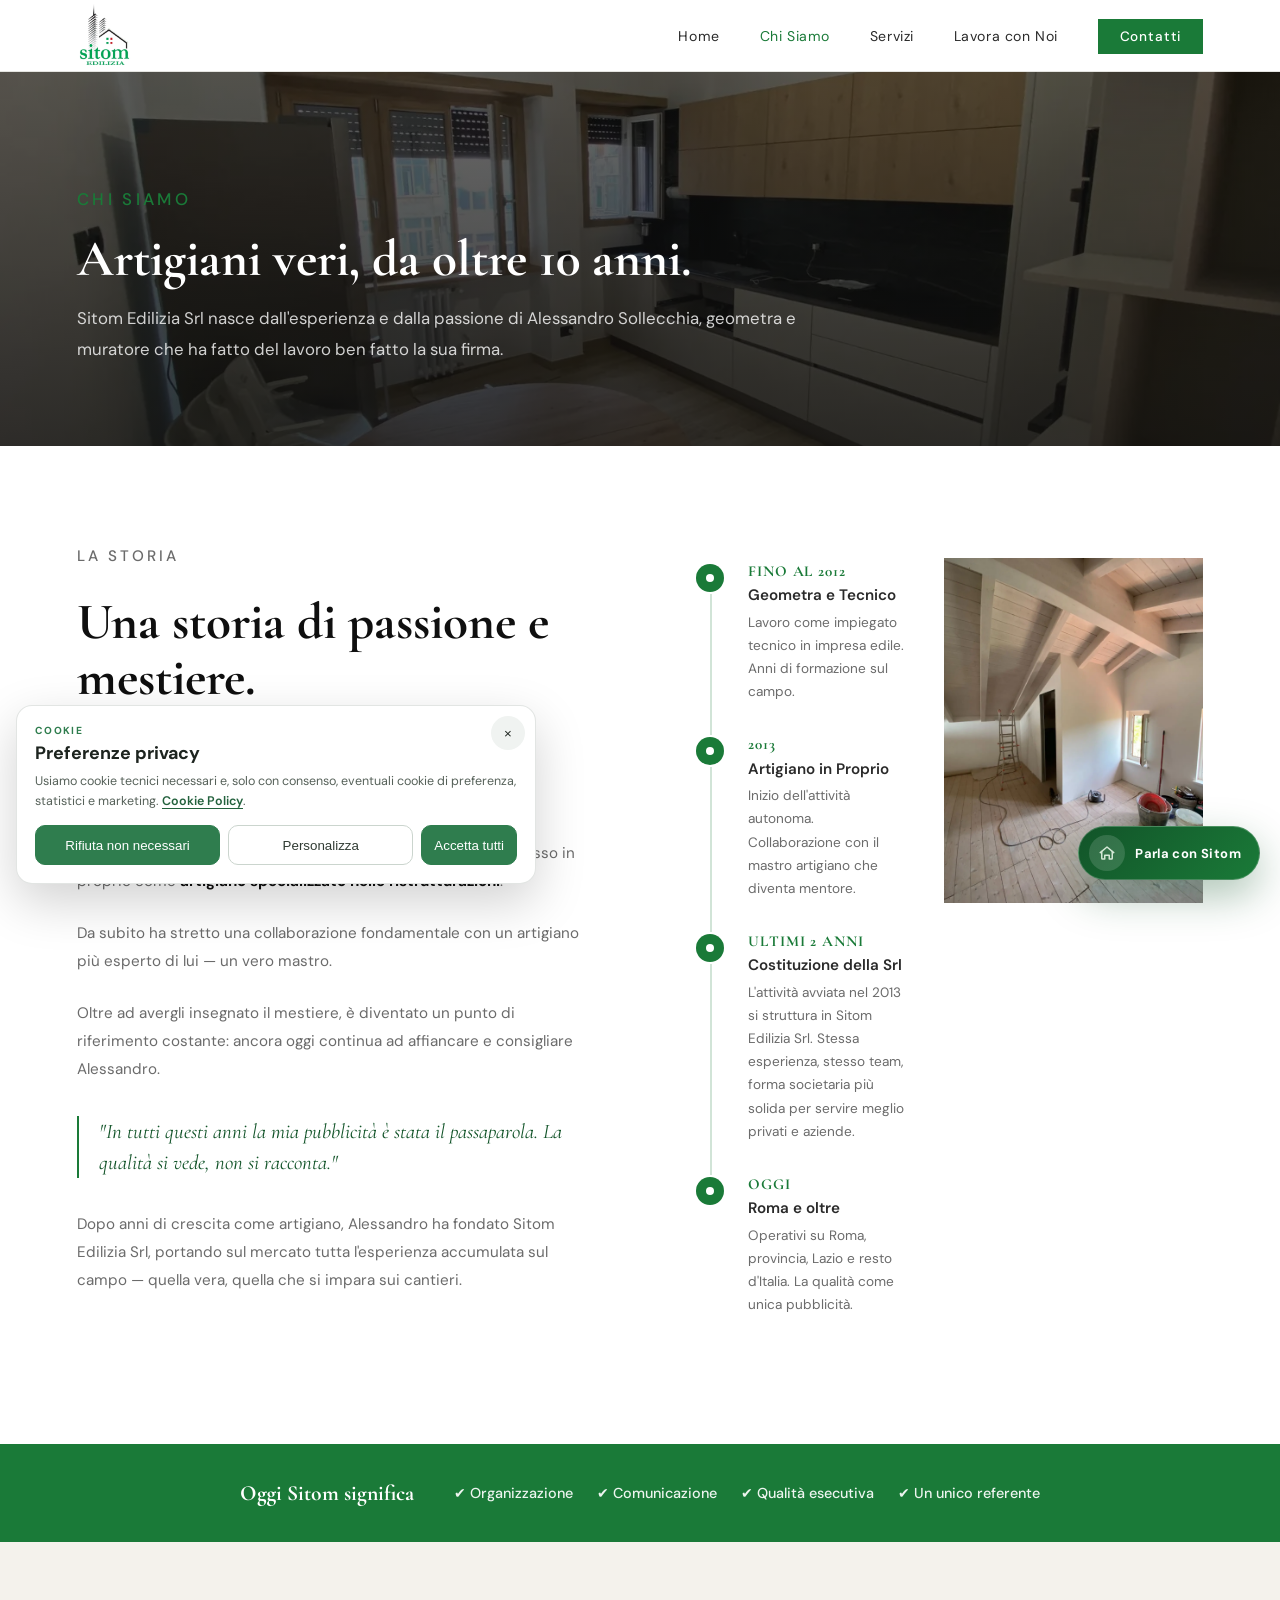
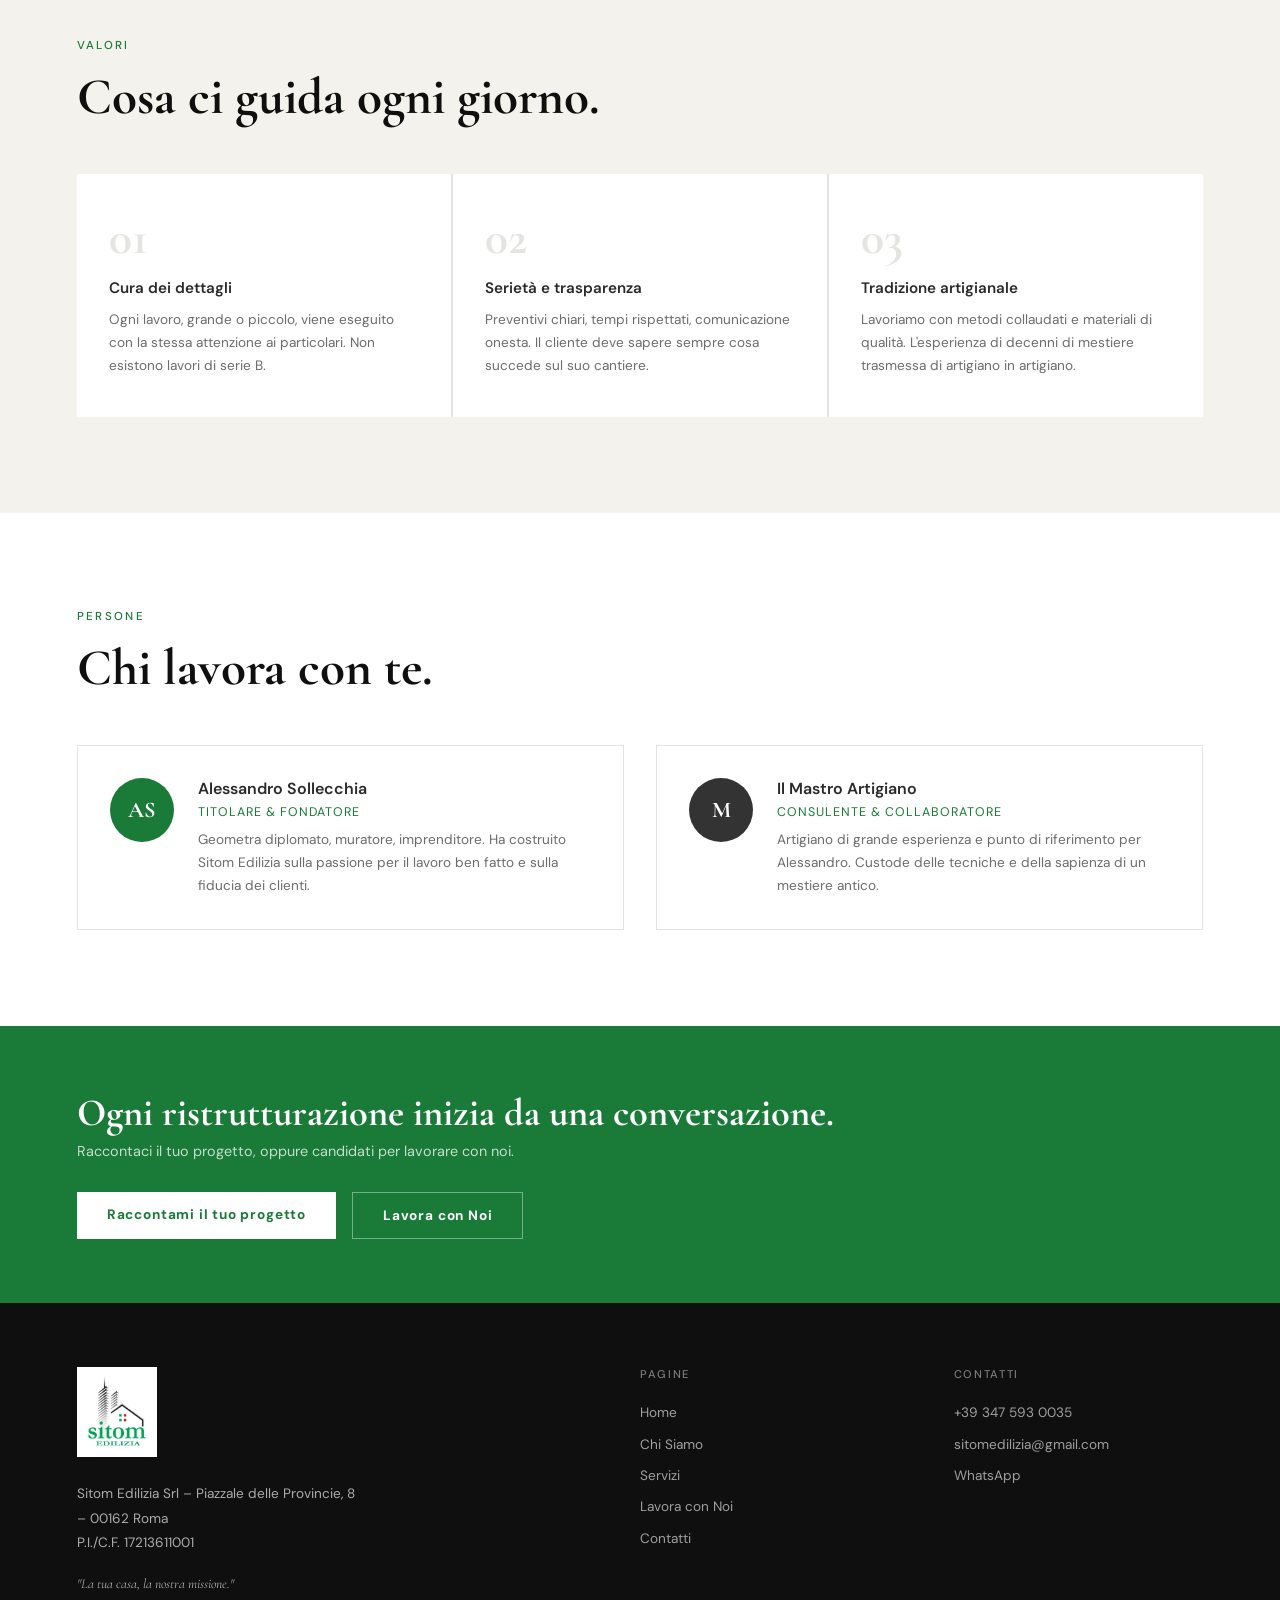
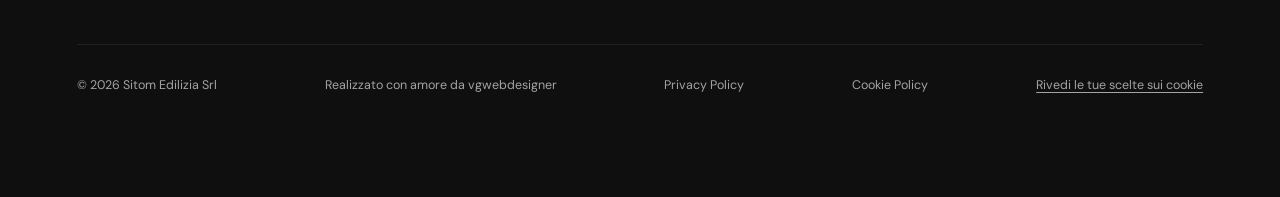
==== commit f0f0c7a4: "Fix: foto servizi altezza=testo, kicker tutti stesso verde" ====
--- a/chi-siamo.html
+++ b/chi-siamo.html
@@ -65,7 +65,7 @@
     .page-hero-img{position:absolute;inset:0;width:100%;height:100%;object-fit:cover;opacity:.85;}
     .page-hero-bg{position:absolute;inset:0;background:linear-gradient(180deg,rgba(15,15,15,.55) 0%,rgba(15,15,15,.8) 100%);z-index:1;}
     .page-hero-inner{position:relative;z-index:2;max-width:780px}
-    .page-hero .section-tag{color:var(--green-light)}
+    .page-hero .section-tag{color:var(--green)}
     .page-hero .section-title{margin-bottom:1rem;color:#fff}
     .page-hero p{font-size:1.05rem;color:rgba(255,255,255,0.8);line-height:1.85}
 
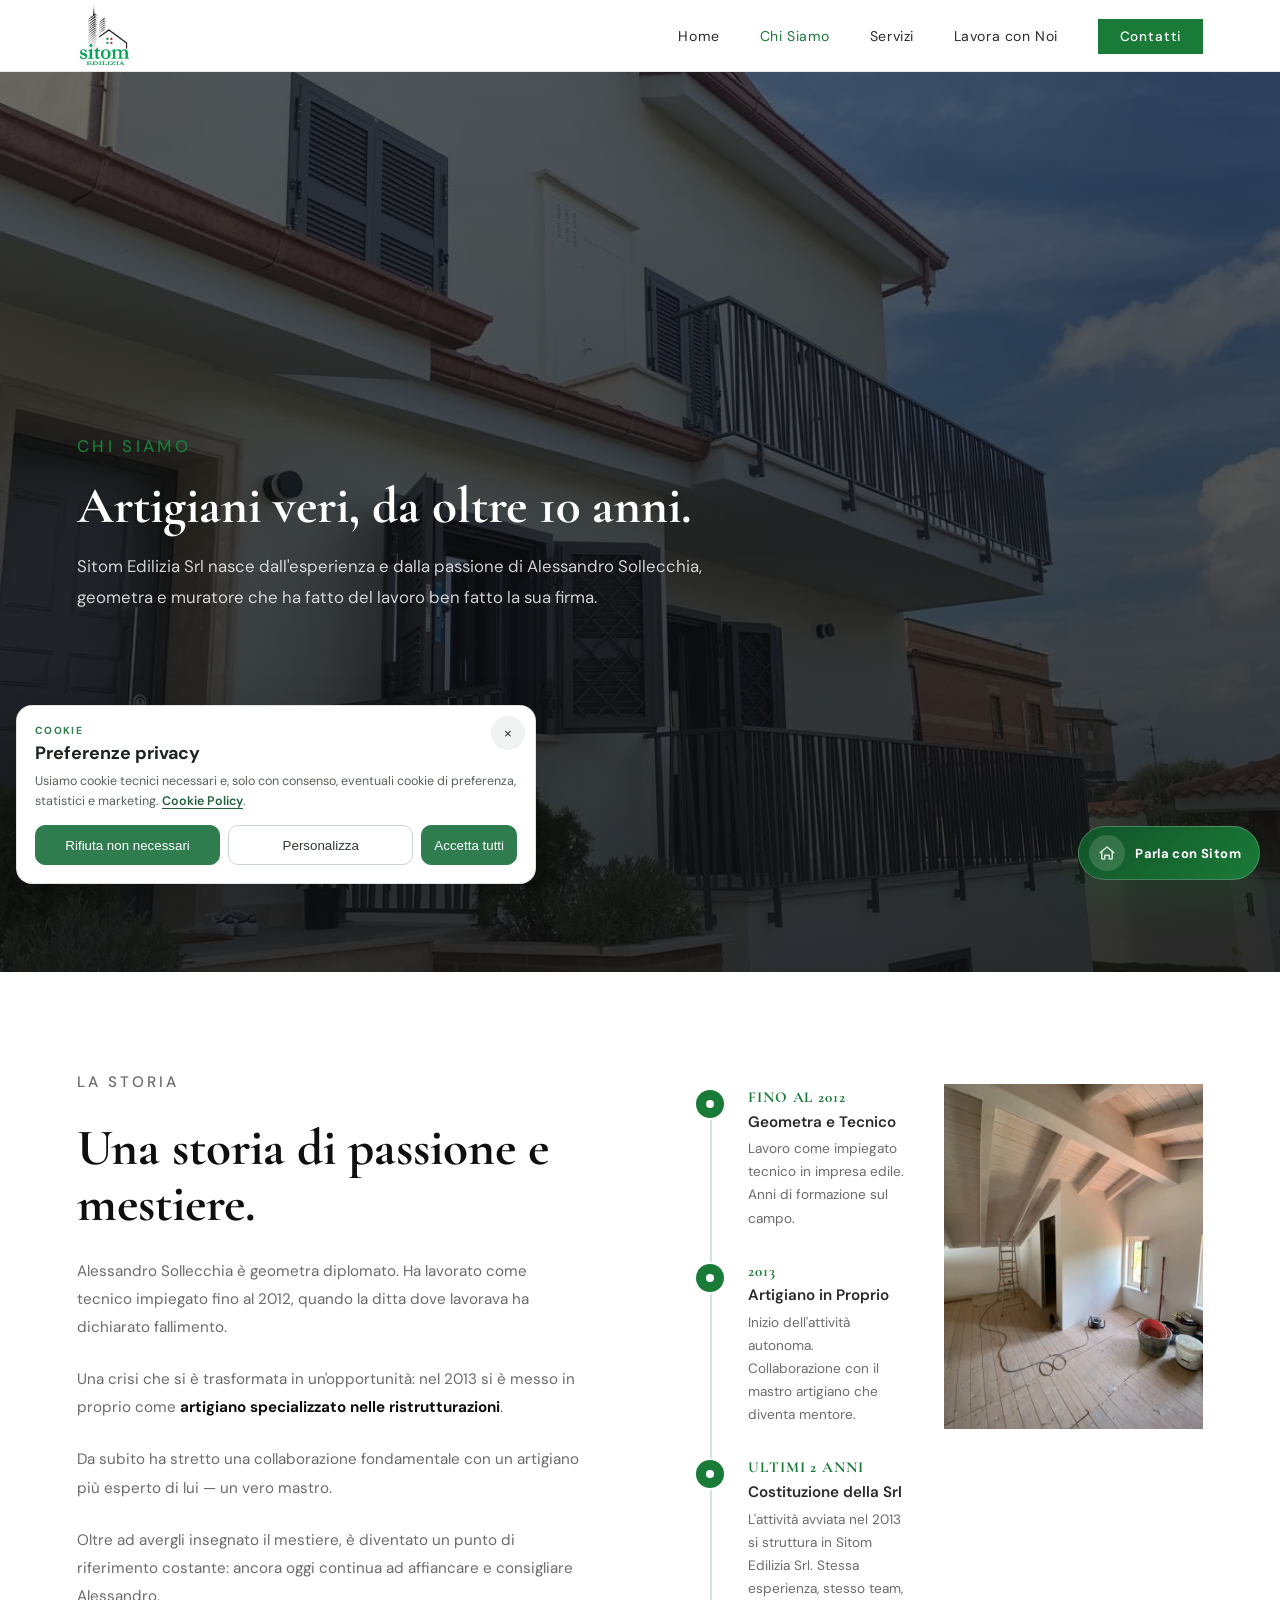
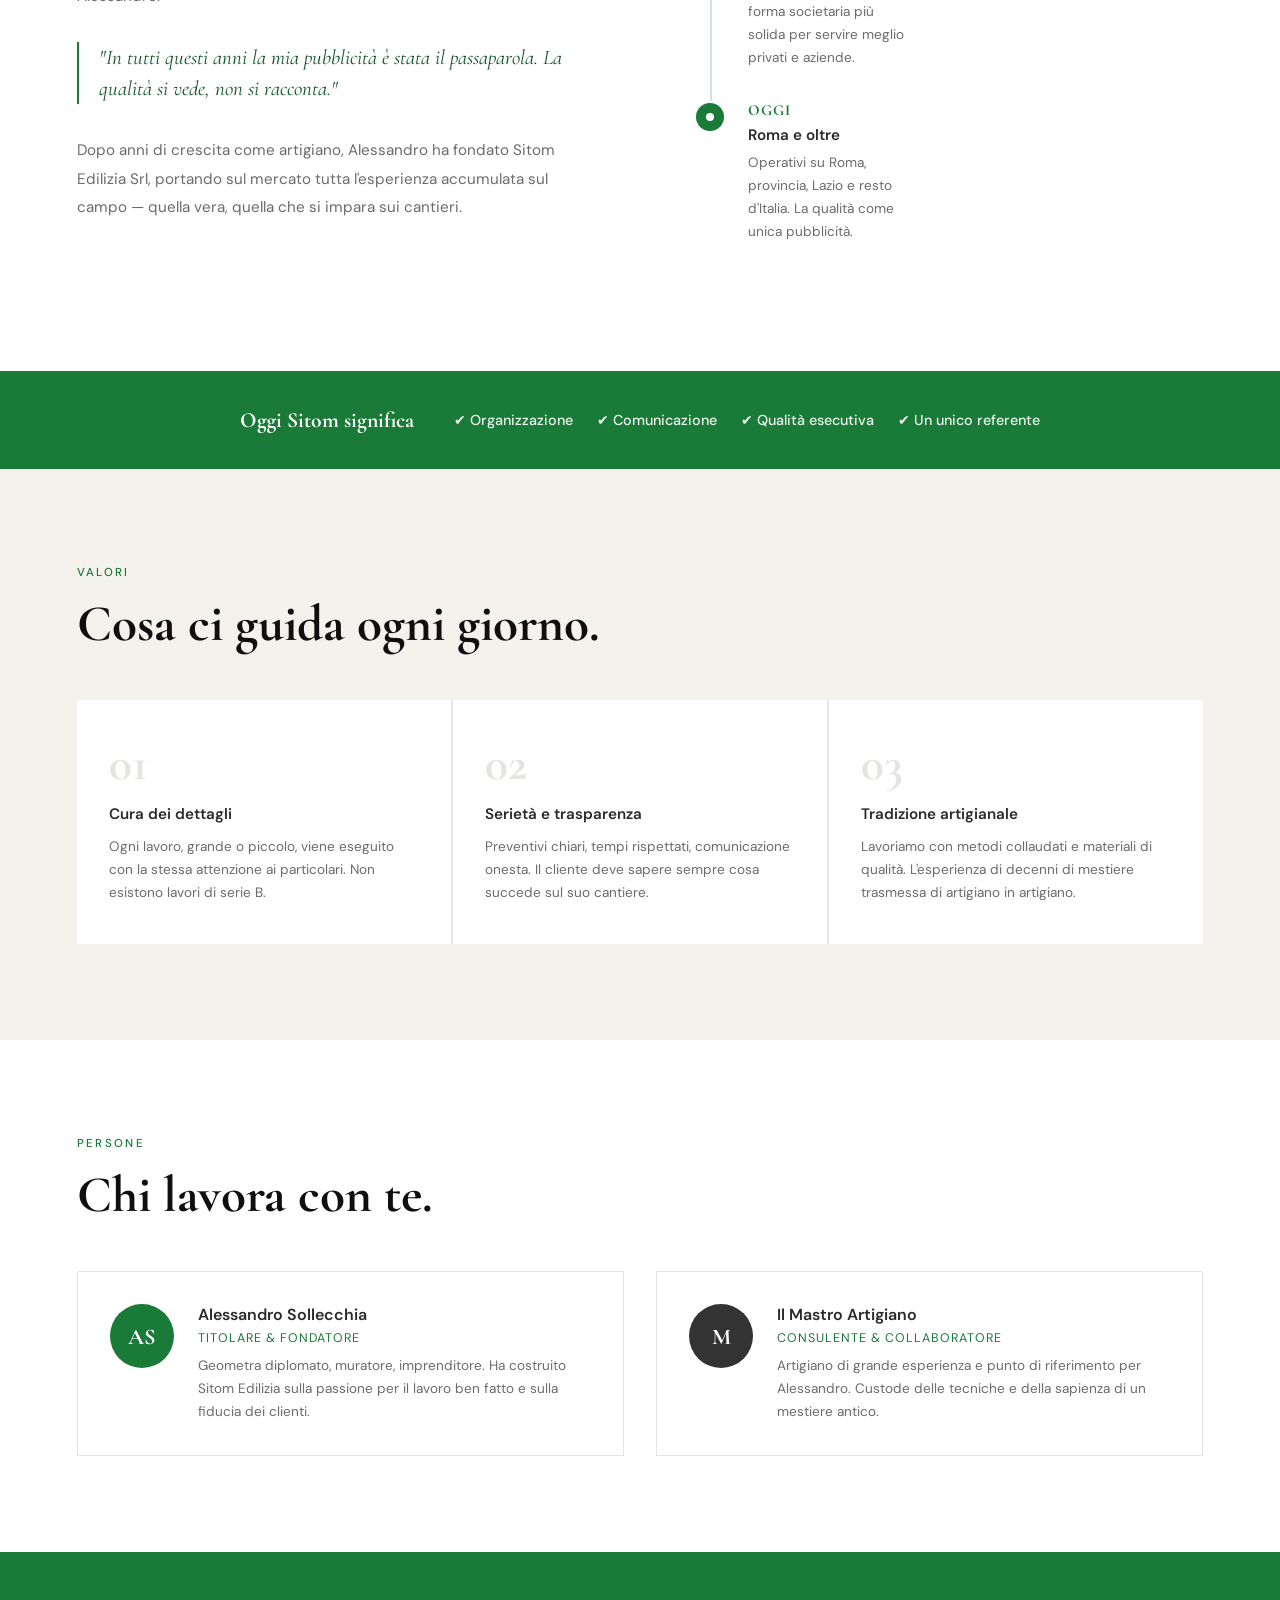
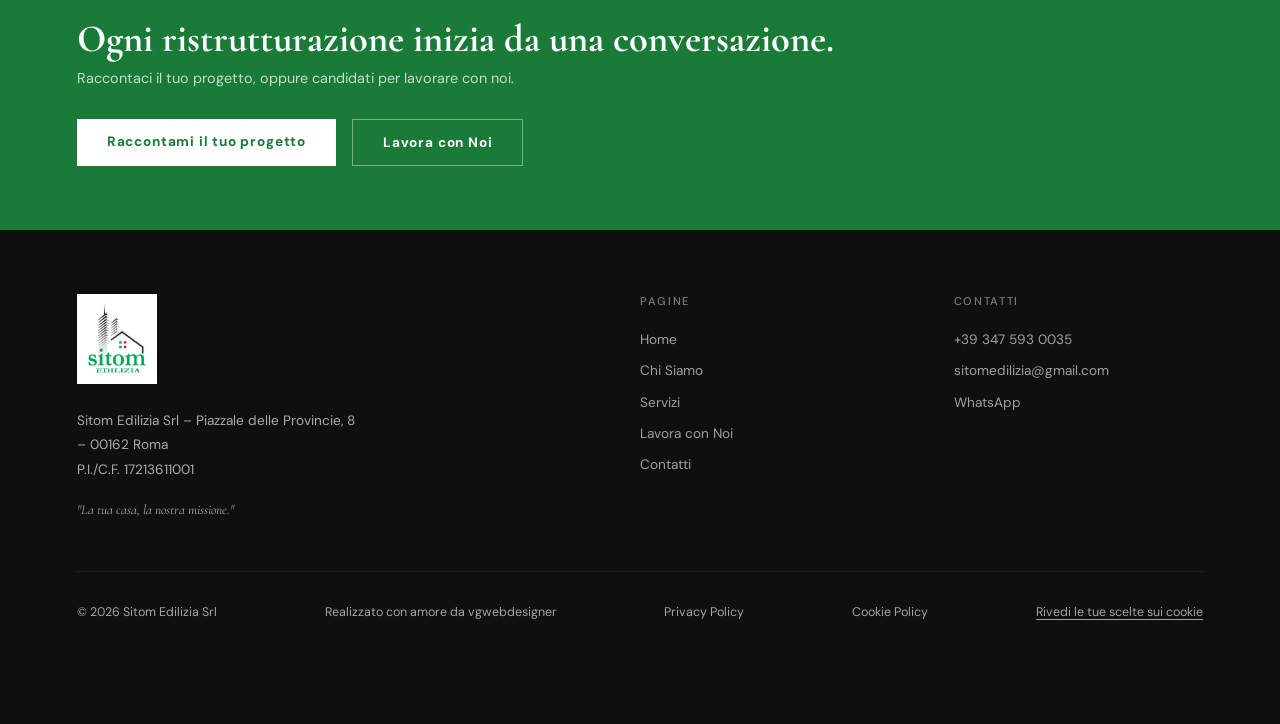
==== commit 76e212af: "Aggiunte 14 nuove foto reali alla galleria, aggiornate hero home e chi siamo" ====
--- a/chi-siamo.html
+++ b/chi-siamo.html
@@ -16,11 +16,11 @@
   <meta property="og:description" content="Sitom Edilizia Srl: artigiani edili a Roma dal 2013, specializzati in ristrutturazioni, finiture e gestione completa del cantiere."/>
   <meta property="og:url" content="https://www.sitomedilizia.it/chi-siamo.html"/>
   <meta property="og:site_name" content="Sitom Edilizia Srl"/>
-  <meta property="og:image" content="https://www.sitomedilizia.it/assets/lavoro-12.webp"/>
+  <meta property="og:image" content="https://www.sitomedilizia.it/assets/lavoro-25.webp"/>
   <meta name="twitter:card" content="summary_large_image"/>
   <meta name="twitter:title" content="Chi Siamo – Sitom Edilizia Srl Roma"/>
   <meta name="twitter:description" content="Sitom Edilizia Srl: artigiani edili a Roma dal 2013, specializzati in ristrutturazioni, finiture e gestione completa del cantiere."/>
-  <meta name="twitter:image" content="https://www.sitomedilizia.it/assets/lavoro-12.webp"/>
+  <meta name="twitter:image" content="https://www.sitomedilizia.it/assets/lavoro-25.webp"/>
   <link rel="icon" type="image/png" href="assets/favicon.png"/>
   <link rel="apple-touch-icon" href="assets/icon-192.png"/>
   <link rel="manifest" href="site.webmanifest"/>
@@ -59,12 +59,13 @@
 
     /* PAGE HERO */
     .page-hero{
-      margin-top:72px; padding:7rem 6vw 5rem;
+      min-height:100vh; margin-top:72px;
+      display:flex; align-items:center;
       position:relative; overflow:hidden; background:var(--black);
     }
     .page-hero-img{position:absolute;inset:0;width:100%;height:100%;object-fit:cover;opacity:.85;}
     .page-hero-bg{position:absolute;inset:0;background:linear-gradient(180deg,rgba(15,15,15,.55) 0%,rgba(15,15,15,.8) 100%);z-index:1;}
-    .page-hero-inner{position:relative;z-index:2;max-width:780px}
+    .page-hero-inner{position:relative;z-index:2;max-width:780px;padding:0 6vw}
     .page-hero .section-tag{color:var(--green)}
     .page-hero .section-title{margin-bottom:1rem;color:#fff}
     .page-hero p{font-size:1.05rem;color:rgba(255,255,255,0.8);line-height:1.85}
@@ -153,7 +154,7 @@
       .footer-top{grid-template-columns:1fr;gap:2rem}
       .cta-strip{flex-direction:column;align-items:flex-start}
     }
-    @media(max-width:580px){section{padding:4rem 5vw}}
+    @media(max-width:580px){section{padding:4rem 5vw}.page-hero{min-height:calc(100vh - 72px)}.page-hero-inner{padding:0 5vw}}
   </style>
   <link rel="stylesheet" href="assets/css/cookie-consent.css"/><link rel="stylesheet" href="assets/site-enhancements.css"/>
 </head>
@@ -177,7 +178,7 @@
 </div>
 
 <div class="page-hero" id="main-content">
-  <img class="page-hero-img" src="assets/lavoro-15.webp" alt="Cucina su misura ristrutturata da Sitom Edilizia" fetchpriority="high"/>
+  <img class="page-hero-img" src="assets/lavoro-25.webp" alt="Facciata esterna di una villa ristrutturata da Sitom Edilizia" fetchpriority="high"/>
   <div class="page-hero-bg"></div>
   <div class="page-hero-inner">
     <p class="section-tag">Chi Siamo</p>
--- a/assets/site-enhancements.css
+++ b/assets/site-enhancements.css
@@ -240,7 +240,9 @@
 
 .work-card:nth-child(1),
 .work-card:nth-child(8),
-.work-card:nth-child(13) {
+.work-card:nth-child(13),
+.work-card:nth-child(20),
+.work-card:nth-child(27) {
   grid-column: span 2;
 }
 
@@ -281,7 +283,9 @@
 
 .work-card:nth-child(1) img,
 .work-card:nth-child(8) img,
-.work-card:nth-child(13) img {
+.work-card:nth-child(13) img,
+.work-card:nth-child(20) img,
+.work-card:nth-child(27) img {
   height: 340px;
 }
 
@@ -651,14 +655,18 @@
 
   .work-card:nth-child(1),
   .work-card:nth-child(8),
-  .work-card:nth-child(13) {
+  .work-card:nth-child(13),
+  .work-card:nth-child(20),
+  .work-card:nth-child(27) {
     grid-column: span 1;
   }
 
   .work-card img,
   .work-card:nth-child(1) img,
   .work-card:nth-child(8) img,
-  .work-card:nth-child(13) img {
+  .work-card:nth-child(13) img,
+  .work-card:nth-child(20) img,
+  .work-card:nth-child(27) img {
     height: 260px;
   }
 }
@@ -737,7 +745,9 @@
   .work-card img,
   .work-card:nth-child(1) img,
   .work-card:nth-child(8) img,
-  .work-card:nth-child(13) img {
+  .work-card:nth-child(13) img,
+  .work-card:nth-child(20) img,
+  .work-card:nth-child(27) img {
     height: 280px;
   }
 }
